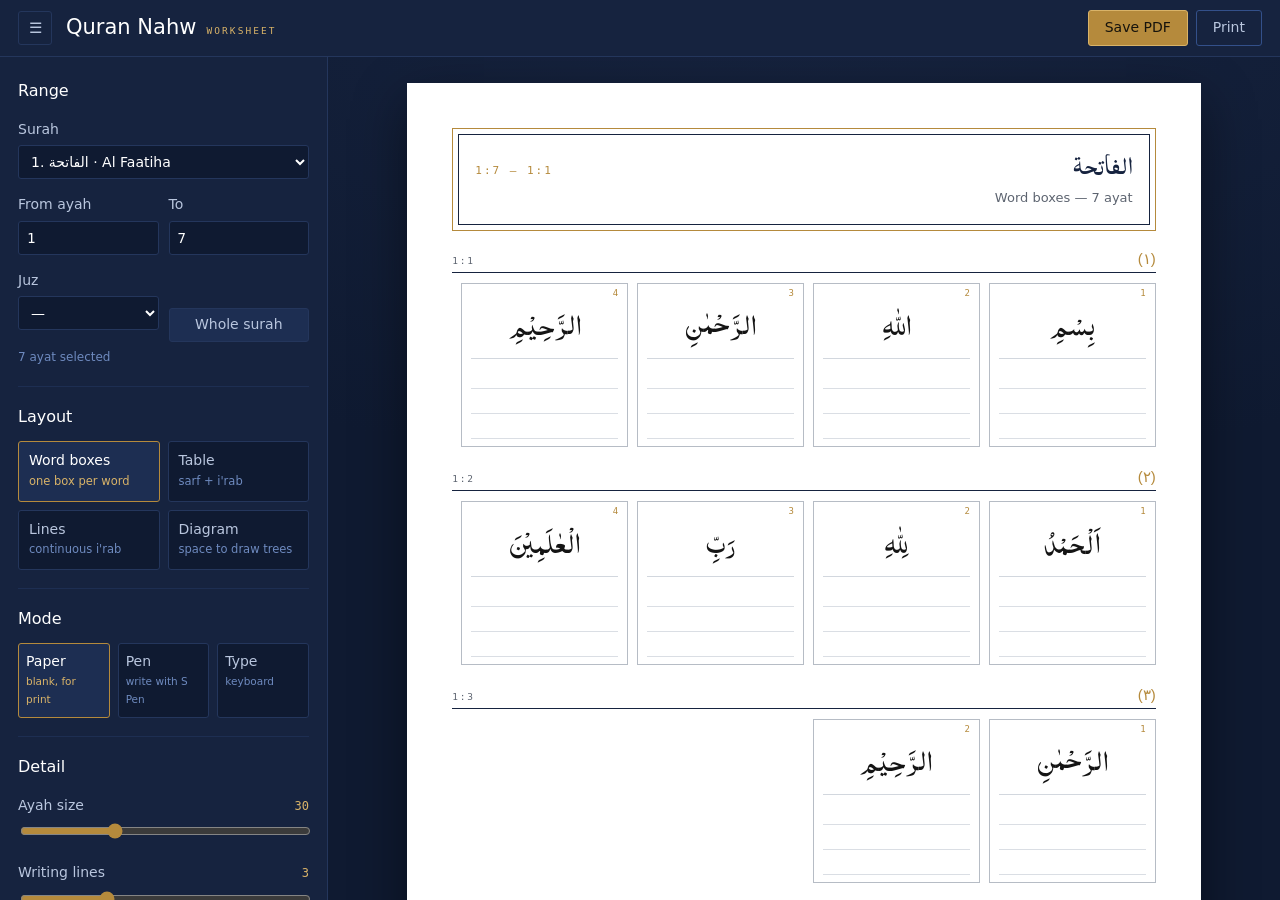
==== index.html @ 4d78e95e "Add files via upload" ====
<!DOCTYPE html>
<html lang="en" dir="ltr">
<head>
<meta charset="utf-8">
<meta name="viewport" content="width=device-width, initial-scale=1, viewport-fit=cover">
<title>Quran Nahw — Worksheet</title>
<meta name="theme-color" content="#16233F">
<meta name="description" content="Build grammar worksheets from any range of the Quran — write on them by hand or type.">
<link rel="manifest" href="manifest.webmanifest">
<link rel="icon" href="icons/icon-192.png">
<link rel="apple-touch-icon" href="icons/icon-192.png">
<link rel="stylesheet" href="css/app.css">
</head>
<body>

<header class="topbar">
  <button id="panelToggle" class="icon-btn" aria-expanded="true" aria-controls="panel">
    <span aria-hidden="true">☰</span><span class="sr-only">Settings</span>
  </button>
  <h1 class="wordmark">Quran Nahw<span class="wordmark-sub">worksheet</span></h1>
  <div class="topbar-actions">
    <button id="saveNotes" class="btn btn-ghost" hidden>Save notes</button>
    <button id="openInBtn" class="btn btn-ghost" hidden>Open in…</button>
    <button id="savePdfBtn" class="btn btn-gold">Save PDF</button>
    <button id="printBtn" class="btn btn-ghost">Print</button>
  </div>
</header>

<div class="shell">

  <aside id="panel" class="panel" aria-label="Worksheet settings">

    <section class="group">
      <h2 class="group-title">Range</h2>

      <label class="field">
        <span class="label">Surah</span>
        <select id="surah"></select>
      </label>

      <div class="field-row">
        <label class="field">
          <span class="label">From ayah</span>
          <input id="from" type="number" min="1" value="1" inputmode="numeric">
        </label>
        <label class="field">
          <span class="label">To</span>
          <input id="to" type="number" min="1" value="1" inputmode="numeric">
        </label>
      </div>

      <div class="field-row">
        <label class="field">
          <span class="label">Juz</span>
          <select id="juz"><option value="">—</option></select>
        </label>
        <button id="wholeSurah" class="btn btn-quiet">Whole surah</button>
      </div>
      <p id="rangeNote" class="note"></p>
    </section>

    <section class="group">
      <h2 class="group-title">Layout</h2>
      <div class="choice-grid" id="layout" role="radiogroup">
        <button role="radio" data-v="grid"  aria-checked="true">Word boxes<em>one box per word</em></button>
        <button role="radio" data-v="table" aria-checked="false">Table<em>sarf + i'rab</em></button>
        <button role="radio" data-v="lines" aria-checked="false">Lines<em>continuous i'rab</em></button>
        <button role="radio" data-v="tree"  aria-checked="false">Diagram<em>space to draw trees</em></button>
      </div>
    </section>

    <section class="group">
      <h2 class="group-title">Mode</h2>
      <div class="choice-grid three" id="mode" role="radiogroup">
        <button role="radio" data-v="hand" aria-checked="true">Paper<em>blank, for print</em></button>
        <button role="radio" data-v="draw" aria-checked="false">Pen<em>write with S Pen</em></button>
        <button role="radio" data-v="type" aria-checked="false">Type<em>keyboard</em></button>
      </div>
    </section>

    <section class="group">
      <h2 class="group-title">Detail</h2>

      <label class="field">
        <span class="label">Ayah size <output id="fsOut">30</output></span>
        <input id="fontSize" type="range" min="18" max="56" step="2" value="30">
      </label>

      <label class="field" data-for="grid lines">
        <span class="label">Writing lines <output id="lnOut">3</output></span>
        <input id="lines" type="range" min="1" max="8" step="1" value="3">
      </label>

      <label class="field" data-for="grid">
        <span class="label">Columns <output id="colsOut">4</output></span>
        <input id="cols" type="range" min="2" max="6" step="1" value="4">
      </label>

      <label class="check" data-for="table">
        <input id="colMeaning" type="checkbox" checked>
        <span>Meaning column</span>
      </label>

      <label class="check">
        <input id="noWaqf" type="checkbox" checked>
        <span>Remove pause marks</span>
      </label>

      <label class="check">
        <input id="showNums" type="checkbox" checked>
        <span>Show ayah numbers</span>
      </label>

      <label class="check">
        <input id="onePer" type="checkbox">
        <span>Each ayah on a new page</span>
      </label>

      <label class="check">
        <input id="fitPage" type="checkbox" checked>
        <span>Shrink oversized ayat to fit</span>
      </label>
    </section>

    <section class="group">
      <h2 class="group-title">Paper</h2>
      <div class="field-row">
        <label class="field">
          <span class="label">Size</span>
          <select id="paper">
            <option value="A4">A4</option>
            <option value="Letter">Letter</option>
            <option value="A5">A5</option>
          </select>
        </label>
        <label class="field">
          <span class="label">Orientation</span>
          <select id="orient">
            <option value="portrait">Portrait</option>
            <option value="landscape">Landscape</option>
          </select>
        </label>
      </div>
    </section>

    <section class="group" id="dataGroup">
      <h2 class="group-title">Text</h2>
      <p class="note" id="scriptNote"></p>
      <div class="field-row">
        <button id="reimport" class="btn btn-quiet">Import QUL file</button>
        <button id="exportData" class="btn btn-quiet">Export JSON</button>
      </div>
      <p class="note">Bundled text is Indo-Pak (Madinah). Import your own QUL
        script&nbsp;#59 database if you'd rather use that.</p>
    </section>

    <p class="panel-foot" id="status">…</p>
    <p class="credit">
      Text and font: <strong>AlQuran IndoPak</strong> by Ayman Siddiqui and
      R. Siddiqua, for QuranWBW.com and Quran.com, released as Sadaqa-e-Jaria.
      Full notice in <code>fonts/CREDITS-AND-TERMS.txt</code>
    </p>
  </aside>

  <div id="busy" class="busy" hidden>
    <div class="busy-box">
      <span id="busyText">Working…</span>
      <div class="busy-actions" id="busyActions" hidden>
        <button id="busyShare" class="btn btn-gold">Open in…</button>
        <button id="busySave" class="btn btn-ghost">Save instead</button>
        <button id="busyClose" class="btn btn-ghost">Cancel</button>
      </div>
    </div>
  </div>

  <main class="stage">
    <div id="sheet" class="sheet" aria-live="polite"></div>
  </main>

</div>

<div id="penbar" class="penbar" hidden role="toolbar" aria-label="Pen">
  <div class="pb-group" id="penColors">
    <button class="sw" data-c="#b3261e" style="--sw:#b3261e" aria-pressed="true"><span class="sr-only">Red</span></button>
    <button class="sw" data-c="#14213d" style="--sw:#14213d" aria-pressed="false"><span class="sr-only">Blue</span></button>
    <button class="sw" data-c="#1a1a1a" style="--sw:#1a1a1a" aria-pressed="false"><span class="sr-only">Black</span></button>
    <button class="sw" data-c="#1c6b41" style="--sw:#1c6b41" aria-pressed="false"><span class="sr-only">Green</span></button>
  </div>
  <div class="pb-sep"></div>
  <div class="pb-group" id="penSizes">
    <button class="nib" data-s="1.3" aria-pressed="false"><i style="--n:3px"></i><span class="sr-only">Fine</span></button>
    <button class="nib" data-s="2.2" aria-pressed="true"><i style="--n:5px"></i><span class="sr-only">Medium</span></button>
    <button class="nib" data-s="4" aria-pressed="false"><i style="--n:8px"></i><span class="sr-only">Broad</span></button>
  </div>
  <div class="pb-sep"></div>
  <button id="penLock" class="pb-btn" aria-pressed="false">Lock scroll</button>
  <div class="pb-group" id="penNav">
    <button id="penPrev" class="pb-btn nav">▲<span class="sr-only">Previous ayah</span></button>
    <button id="penNext" class="pb-btn nav">▼<span class="sr-only">Next ayah</span></button>
  </div>
  <div class="pb-sep"></div>
  <button id="penFinger" class="pb-btn" aria-pressed="false" title="Draw with finger as well as pen">Finger</button>
  <button id="penEraser" class="pb-btn" aria-pressed="false">Erase</button>
  <button id="penUndo" class="pb-btn">Undo</button>
  <button id="penClear" class="pb-btn danger">Clear all</button>
</div>

<style id="pageStyle"></style>
<script src="js/import.js"></script>
<script src="js/draw.js"></script>
<script src="js/export.js"></script>
<script src="js/app.js"></script>
</body>
</html>
---- css/app.css ----
/* ============================================================
   نحوِ قرآن — worksheet builder
   Palette borrowed from the manuscript page: lapis rule, ochre
   gold, rag-white paper. The signature is the جدول frame — the
   ruled text-block that leaves the margin free for the reader's
   own hand. That is literally what this tool is for.
   ============================================================ */

@font-face {
  font-family: "QuranIndoPak";
  src: url("../fonts/quran-indopak.woff2") format("woff2"),
       url("../fonts/quran-indopak.ttf") format("truetype");
  font-display: block;
}

:root {
  --lapis-950: #0f1a31;
  --lapis-900: #16233f;
  --lapis-800: #1d2e52;
  --lapis-700: #24365c;
  --lapis-600: #33508a;
  --lapis-400: #6e8abf;
  --lapis-200: #b9c6de;

  --gold: #b58a3c;
  --gold-lt: #d9b368;

  --paper: #ffffff;
  --ink: #141414;
  --ink-soft: #5d6470;
  --rule: #b6bcc5;
  --rule-soft: #d2d7de;
  --rule-write: #dadee4;   /* ruled writing guides — deliberately faint */
  --rowh: 66px;
  --cols: 4;

  --ui: system-ui, -apple-system, "Segoe UI", Roboto, "Helvetica Neue", sans-serif;
  --urdu: "Noto Nastaliq Urdu", "Jameel Noori Nastaleeq", "Nafees Nastaleeq",
          "Alvi Nastaleeq", serif;
  --lat: ui-monospace, "SF Mono", "Cascadia Mono", "Roboto Mono", Menlo, monospace;
  --quran: "QuranIndoPak", "Noto Nastaliq Urdu", serif;

  --fs: 30px;
  --sheet-w: 794px;
  --sheet-pad: 16mm;
}

* { box-sizing: border-box; }

html { height: 100%; }

body {
  margin: 0;
  /* Column layout with an internally-scrolling stage. The window itself
     never scrolls, so the toolbar can't be dragged about by mobile
     browser chrome appearing and disappearing. */
  height: 100dvh;
  display: flex;
  flex-direction: column;
  overflow: hidden;
  font-family: var(--ui);
  background: var(--lapis-950);
  color: var(--lapis-200);
  line-height: 1.55;
  -webkit-text-size-adjust: 100%;
}

.sr-only {
  position: absolute; width: 1px; height: 1px;
  padding: 0; margin: -1px; overflow: hidden;
  clip: rect(0 0 0 0); white-space: nowrap; border: 0;
}

/* ---------- top bar ---------- */

.topbar {
  flex: 0 0 auto; z-index: 20;
  display: flex; align-items: center; gap: 14px;
  padding: 10px 18px;
  background: var(--lapis-900);
  border-bottom: 1px solid var(--lapis-700);
}

.wordmark {
  margin: 0; font-size: 21px; font-weight: 500;
  color: #fff; line-height: 1.6;
  display: flex; align-items: baseline; gap: 10px;
}
.wordmark-sub {
  font-family: var(--lat); font-size: 9.5px; letter-spacing: .22em;
  text-transform: uppercase; color: var(--gold-lt); line-height: 1;
}

.topbar-actions { margin-inline-start: auto; display: flex; gap: 8px; }

/* ---------- buttons & fields ---------- */

.btn {
  font-family: var(--ui); font-size: 14px; line-height: 1.7;
  padding: 5px 16px; border-radius: 3px; cursor: pointer;
  border: 1px solid transparent; transition: background .15s, border-color .15s;
}
.btn-gold { background: var(--gold); color: #16130c; border-color: var(--gold-lt); }
.btn-gold:hover { background: var(--gold-lt); }
.btn-ghost { background: transparent; color: var(--lapis-200); border-color: var(--lapis-600); }
.btn-ghost:hover { background: var(--lapis-800); }
.btn-quiet {
  background: var(--lapis-800); color: var(--lapis-200);
  border-color: var(--lapis-700); align-self: end; height: 34px; padding: 0 12px;
}
.btn-quiet:hover { border-color: var(--lapis-600); }

.icon-btn {
  background: transparent; border: 1px solid var(--lapis-700); color: var(--lapis-200);
  width: 34px; height: 34px; border-radius: 3px; cursor: pointer; font-size: 15px;
}
.icon-btn:hover { background: var(--lapis-800); }

:where(button, select, input, [contenteditable]):focus-visible {
  outline: 2px solid var(--gold-lt); outline-offset: 2px;
}

/* ---------- shell ---------- */

.shell {
  flex: 1 1 auto; min-height: 0;
  display: grid;
  grid-template-columns: 328px minmax(0, 1fr);
}
.shell.collapsed { grid-template-columns: 0 minmax(0, 1fr); }
.shell.collapsed .panel { display: none; }

.panel {
  overflow-y: auto;
  padding: 4px 18px 40px;
  background: var(--lapis-900);
  border-inline-end: 1px solid var(--lapis-700);
}

.group { padding: 18px 0; border-bottom: 1px solid var(--lapis-800); }
.group:last-of-type { border-bottom: 0; }

.group-title {
  margin: 0 0 12px; font-size: 16px; font-weight: 500; color: #fff;
  display: flex; align-items: baseline; gap: 8px;
}
.field .label .lat {
  font-family: var(--lat); font-size: 9px; letter-spacing: .2em;
  text-transform: uppercase; color: var(--lapis-400);
}

.field { display: block; margin-bottom: 12px; }
.field-row { display: grid; grid-template-columns: 1fr 1fr; gap: 10px; }
.field .label {
  display: flex; justify-content: space-between; align-items: baseline;
  font-size: 14px; color: var(--lapis-200); line-height: 1.9; margin-bottom: 3px;
}

select, input[type="number"] {
  width: 100%; height: 34px; padding: 0 8px;
  background: var(--lapis-950); color: #fff;
  border: 1px solid var(--lapis-700); border-radius: 3px;
  font-family: var(--ui); font-size: 14px;
}
input[type="number"] { font-family: var(--lat); font-size: 14px; }

input[type="range"] { width: 100%; accent-color: var(--gold); }
output { font-family: var(--lat); font-size: 12px; color: var(--gold-lt); }

.check {
  display: flex; align-items: center; gap: 9px;
  font-size: 14.5px; cursor: pointer; padding: 3px 0;
}
.check input { accent-color: var(--gold); width: 16px; height: 16px; }

.choice-grid { display: grid; grid-template-columns: 1fr 1fr; gap: 8px; }
.choice-grid.three { grid-template-columns: repeat(3, 1fr); }
.choice-grid.three button { padding: 8px 7px; font-size: 14px; }
.choice-grid.three button em { font-size: 10.5px; }
.choice-grid button {
  display: flex; flex-direction: column; gap: 1px;
  padding: 9px 10px; cursor: pointer; text-align: start;
  background: var(--lapis-950); border: 1px solid var(--lapis-700);
  border-radius: 3px; color: var(--lapis-200);
  font-family: var(--ui); font-size: 14px; line-height: 1.4;
}
.choice-grid button em {
  font-style: normal; font-size: 11.5px; color: var(--lapis-400); line-height: 1.7;
}
.choice-grid button:hover { border-color: var(--lapis-600); }
.choice-grid button[aria-checked="true"] {
  border-color: var(--gold); background: var(--lapis-800); color: #fff;
}
.choice-grid button[aria-checked="true"] em { color: var(--gold-lt); }

.note, .panel-foot {
  font-size: 12px; color: var(--lapis-400); line-height: 1.6; margin: 6px 0 0;
}
.panel-foot { font-family: var(--lat); font-size: 10.5px; letter-spacing: .04em; }

.credit {
  font-family: var(--ui); margin: 14px 0 0; padding-top: 12px;
  border-top: 1px solid var(--lapis-800);
  font-size: 11.5px; line-height: 2; color: var(--lapis-400);
}
.credit strong { color: var(--lapis-200); font-weight: 600; }
.credit code {
  font-family: var(--lat); font-size: 10px; direction: ltr;
  display: inline-block; color: var(--lapis-200);
}

[hidden] { display: none !important; }
.field.off, .check.off { display: none; }

/* ---------- stage ---------- */

.stage {
  overflow: auto; padding: 26px 18px 60px;
  background:
    radial-gradient(1100px 500px at 50% -10%, var(--lapis-900), var(--lapis-950));
}

/* ---------- the sheet: signature جدول frame ---------- */

.sheet {
  direction: rtl;            /* chrome is LTR; the mushaf is not */
  width: var(--sheet-w); max-width: 100%; margin: 0 auto;
  background: var(--paper); color: var(--ink);
  padding: var(--sheet-pad);
  box-shadow: 0 18px 50px rgba(0, 0, 0, .45);
  animation: rise .25s ease-out;
}
@keyframes rise { from { opacity: 0; transform: translateY(6px); } }
@media (prefers-reduced-motion: reduce) { .sheet { animation: none; } }

.jadwal {
  border: 1px solid var(--gold);
  padding: 5px;
  margin-bottom: 20px;
}
.jadwal-in {
  border: 1px solid var(--lapis-900);
  padding: 12px 16px 14px;
}

.sheet-head {
  display: flex; align-items: baseline; justify-content: space-between; gap: 16px;
}
.sheet-title { font-family: var(--quran); font-size: 26px; color: var(--lapis-900); }
.sheet-ref {
  font-family: var(--lat); font-size: 11px; letter-spacing: .18em;
  text-transform: uppercase; color: var(--gold);
}
.sheet-kind { direction: ltr; font-family: var(--ui); font-size: 13px;
  color: var(--ink-soft); line-height: 1.7; text-align: right; }

.surah-mark {
  display: flex; align-items: baseline; gap: 12px;
  margin: 6px 0 16px; padding: 3px 10px;
  border-top: 2px solid var(--gold); border-bottom: 1px solid var(--gold);
  break-after: avoid; break-inside: avoid;
}
.surah-mark .nm {
  font-family: var(--quran); font-size: 22px; color: var(--lapis-900);
}
.surah-mark .no {
  font-family: var(--lat); font-size: 11px; letter-spacing: .16em;
  color: var(--gold); margin-inline-start: auto;
}

/* ---------- ayah blocks ---------- */

.ayah { margin-bottom: 22px; break-inside: avoid; }
.ayah-inner { display: block; }
/* placed by paginate(), never by the browser's own guesswork */
.pbreak { break-before: page; page-break-before: always; }

/* on screen, show where each sheet of paper will end */
.pagemark {
  height: 26px; margin: 10px 0 18px; position: relative;
  border-top: 1px dashed var(--rule);
}
.pagemark::after {
  content: "page " attr(data-page);
  position: absolute; top: 6px; left: 0;
  font-family: var(--lat); font-size: 9px; letter-spacing: .18em;
  text-transform: uppercase; color: var(--gold);
}

.ayah-head {
  break-after: avoid;
  display: flex; align-items: baseline; gap: 10px;
  border-bottom: 1px solid var(--lapis-900); padding-bottom: 4px; margin-bottom: 10px;
}
.ayah-no {
  /* plain font on purpose: keeps the Quran font's calt from turning
     the number into a medallion glyph */
  font-family: Arial, "Segoe UI", sans-serif;
  font-size: 15px; color: var(--gold); line-height: 1;
}
.ayah-tag {
  font-family: var(--lat); font-size: 9.5px; letter-spacing: .18em;
  text-transform: uppercase; color: var(--ink-soft); margin-inline-start: auto;
}

.ayah-full {
  break-inside: avoid; break-after: avoid;
  font-family: var(--quran); font-size: var(--fs); line-height: 2.35;
  text-align: justify; color: var(--ink); margin-bottom: 12px;
}
.ayah-full .num {
  font-family: Arial, "Segoe UI", sans-serif;
  font-size: .48em; color: var(--gold); padding: 0 .25em;
}

/* --- layout: خانہ (word cells) --- */
.wgrid { display: block; font-size: 0; margin-bottom: -9px; }
.wcell-wrap { display: inline-block; width: calc(100% / var(--cols)); padding: 0 0 9px 9px; }
.wcell { border: 1px solid var(--rule); padding: 5px 9px 7px;
  break-inside: avoid; font-size: 1rem; }
.wcell .w {
  font-family: var(--quran); font-size: var(--fs); line-height: 1.9;
  text-align: center; color: var(--ink);
  border-bottom: 1px solid var(--rule-soft); padding-bottom: 3px; margin-bottom: 5px;
}
.wcell .idx {
  font-family: var(--lat); font-size: 9px; color: var(--gold); line-height: 1;
}

/* --- layout: جدول (table) --- */
table.tarkeeb { width: 100%; border-collapse: collapse; }
table.tarkeeb thead { display: table-header-group; }
table.tarkeeb th {
  background: var(--lapis-900); color: #fff;
  font-family: var(--ui); font-size: 13px; font-weight: 500; line-height: 1.9;
  padding: 3px 8px; border: 1px solid var(--lapis-900);
}
table.tarkeeb td {
  border: 1px solid var(--rule); padding: 4px 8px; vertical-align: middle;
}
table.tarkeeb td.c-num {
  font-family: var(--lat); font-size: 11px; color: var(--ink-soft);
  text-align: center; width: 34px;
}
table.tarkeeb td.c-word {
  font-family: var(--quran); font-size: var(--fs); line-height: 1.9;
  text-align: center; width: 26%; white-space: nowrap;
}
table.tarkeeb td.c-mani {
  font-family: var(--urdu); font-size: 15px; line-height: 2; width: 20%;
}
table.tarkeeb tr { break-inside: avoid; }
.hand table.tarkeeb tbody tr { height: var(--rowh); }

/* --- ruled writing space --- */
.rules > .rl { border-bottom: 1px solid var(--rule-write); height: 1.55em; }
.rules.tight > .rl { height: 1.25em; }
.wcell .rules > .rl { border-bottom-color: var(--rule-write); }

/* --- layout: شجرہ (diagram field) --- */
.field-box { border: 1px solid var(--rule); position: relative; }
.field-box svg { display: block; width: 100%; height: 100%; }

/* --- typing mode --- */
.te {
  min-height: 1.7em; padding: 2px 4px;
  font-family: var(--urdu); font-size: 15px; line-height: 2; color: var(--ink);
  border-bottom: 1px dashed var(--rule-write);
  outline: none; white-space: pre-wrap; overflow-wrap: anywhere;
}
.te:empty::before { content: attr(data-ph); color: #b6bbc3; }
.te:focus { background: #fdf7e8; border-bottom-color: var(--gold); }
td .te { border-bottom: 0; min-height: 2.4em; }
.te.big { min-height: 6em; border: 1px dashed var(--rule-write); border-radius: 2px; }

.empty {
  padding: 60px 20px; text-align: center; color: var(--ink-soft); font-size: 15px;
}
.empty code {
  font-family: var(--lat); font-size: 12.5px;
  background: #f2f3f5; padding: 2px 6px; border-radius: 3px; direction: ltr;
  display: inline-block;
}

/* ---------- importer ---------- */

.import { direction: ltr; padding: 46px 30px 56px; text-align: center; }
.import h2 {
  margin: 0 0 8px; font-size: 22px; font-weight: 500; color: var(--lapis-900);
}
.im-lead {
  margin: 0 auto; max-width: 44ch; font-size: 15px; color: var(--ink-soft);
}
.im-drop {
  display: block; max-width: 440px; margin: 26px auto 12px;
  padding: 32px 20px; cursor: pointer;
  border: 2px dashed var(--rule); border-radius: 3px;
  transition: border-color .15s, background .15s;
}
.im-drop:hover, .im-drop:focus-visible { border-color: var(--lapis-600); }
.im-drop.over { border-color: var(--gold); background: #fdf7e8; }
.im-drop.busy { opacity: .55; pointer-events: none; }
.im-icon { display: block; font-size: 26px; color: var(--gold); line-height: 1.4; }
.im-cta { display: block; font-size: 17px; color: var(--lapis-900); }
.im-hint { display: block; font-size: 13px; color: var(--ink-soft); }
.im-status { min-height: 2.2em; font-size: 14px; color: var(--ink-soft); margin: 0; }
.im-status.ok { color: #1c6b41; }
.im-status.bad { color: #a3312b; }
.im-help {
  max-width: 500px; margin: 14px auto 0; text-align: left;
  font-size: 14px; color: var(--ink-soft);
}
.im-help summary { cursor: pointer; color: var(--lapis-600); }
.im-help p { margin: 8px 0; }

.import code, .note code, .empty code {
  font-family: var(--lat); font-size: 12.5px; direction: ltr;
  display: inline-block; padding: 1px 5px; border-radius: 3px;
  background: rgba(110, 138, 191, .16);
}

.busy {
  position: fixed; inset: 0; z-index: 60; display: grid; place-items: center;
  background: rgba(15, 26, 49, .72); backdrop-filter: blur(2px);
}
.busy-box {
  padding: 18px 24px; border-radius: 4px; max-width: 320px; text-align: center;
  background: var(--lapis-900); border: 1px solid var(--gold);
  color: #fff; font-size: 15px; line-height: 1.5;
}
.busy-actions {
  display: flex; flex-wrap: wrap; gap: 8px; justify-content: center;
  margin-top: 14px;
}

/* off-screen stage used to compose one PDF page at a time */
.export-holder { position: fixed; left: -20000px; top: 0; z-index: -1; }
.export-page {
  padding: 0 !important; margin: 0 !important; box-shadow: none !important;
  animation: none !important; background: #fff;
}
.export-page .pagemark { display: none !important; }

/* while capturing, hide anything that must not land in the PDF */
body.exporting .ink { outline: none; }
body.exporting .pagemark { display: none !important; }

/* ---------- drawing layer ---------- */

/* Scroll lock: the stage stops scrolling entirely, so a stray palm or
   pen drag can't shift the page mid-word. */
body.penlock .stage { overflow: hidden; overscroll-behavior: none; }
body.penlock { overscroll-behavior: none; overflow: hidden; }


.ayah.inkable { position: relative; }
.ink {
  position: absolute; inset: 0; z-index: 3;
  /* stop long-press selection, magnifiers and callouts under the nib */
  user-select: none; -webkit-user-select: none;
  -webkit-touch-callout: none; -webkit-tap-highlight-color: transparent;
  /* pen and mouse draw; finger scrolls the page instead */
  touch-action: pan-y;
  cursor: crosshair;
}
/* no crosshair chasing the nib on a touch/pen screen */
@media (any-pointer: coarse) { .ink { cursor: none; } }
body.drawing .sheet { user-select: none; -webkit-user-select: none; }



.penbar {
  flex: 0 0 auto; z-index: 30;
  display: flex; align-items: center; justify-content: center; gap: 10px;
  padding: 8px 12px;
  padding-bottom: max(8px, env(safe-area-inset-bottom));
  background: var(--lapis-900);
  border-top: 1px solid var(--lapis-700);
}
.pb-group { display: flex; gap: 6px; }
.pb-sep { width: 1px; align-self: stretch; background: var(--lapis-700); }

.penbar .sw {
  width: 26px; height: 26px; border-radius: 50%; cursor: pointer;
  background: var(--sw); border: 2px solid transparent;
  box-shadow: inset 0 0 0 1px rgba(255, 255, 255, .22);
}
.penbar .sw[aria-pressed="true"] { border-color: var(--gold-lt); }

.penbar .nib {
  width: 28px; height: 26px; border-radius: 3px; cursor: pointer;
  background: var(--lapis-950); border: 1px solid var(--lapis-700);
  display: grid; place-items: center;
}
.penbar .nib i {
  width: var(--n); height: var(--n); border-radius: 50%;
  background: var(--lapis-200); display: block;
}
.penbar .nib[aria-pressed="true"] { border-color: var(--gold); }
.penbar .nib[aria-pressed="true"] i { background: var(--gold-lt); }

.pb-btn {
  font-family: var(--ui); font-size: 13px; line-height: 1.7;
  padding: 3px 12px; border-radius: 3px; cursor: pointer;
  background: var(--lapis-950); color: var(--lapis-200);
  border: 1px solid var(--lapis-700);
}
.pb-btn:hover { border-color: var(--lapis-600); }
.pb-btn[aria-pressed="true"] { border-color: var(--gold); color: #fff; }
.pb-btn.danger:hover { border-color: #a3312b; color: #ffb4ae; }
.pb-btn.nav {
  font-family: var(--lat); font-size: 12px; padding: 3px 10px; line-height: 1.9;
}

@media (max-width: 560px) {
  .penbar { gap: 6px; padding: 6px 8px; bottom: 10px; }
  .penbar .sw { width: 22px; height: 22px; }
  .pb-btn { padding: 3px 8px; font-size: 13px; }
}

/* ---------- responsive ---------- */

@media (max-width: 900px) {
  .shell { grid-template-columns: 1fr; grid-template-rows: auto minmax(0, 1fr); }
  .panel {
    border-inline-end: 0; border-bottom: 1px solid var(--lapis-700);
    max-height: 46dvh;
  }
  .shell.collapsed { grid-template-columns: 1fr; grid-template-rows: 1fr; }
  .stage { padding: 18px 10px 50px; }
  .sheet { --sheet-pad: 10mm; }
}

/* ---------- print ---------- */

@media print {
  .topbar, .panel, .import, .penbar { display: none !important; }
  body {
    background: #fff; color: #000;
    display: block; height: auto; overflow: visible;
  }
  .shell { display: block; height: auto; }
  .stage { padding: 0; background: #fff; overflow: visible; }
  .sheet {
    width: auto; max-width: none; margin: 0; padding: 0;
    box-shadow: none; animation: none;
  }
  .te { border-bottom-color: var(--rule-write); background: none; }
  .pagemark { display: none !important; }
  .te:empty::before { content: ""; }
  .ayah { break-inside: avoid; }
  .ink { position: absolute; inset: 0; }
}
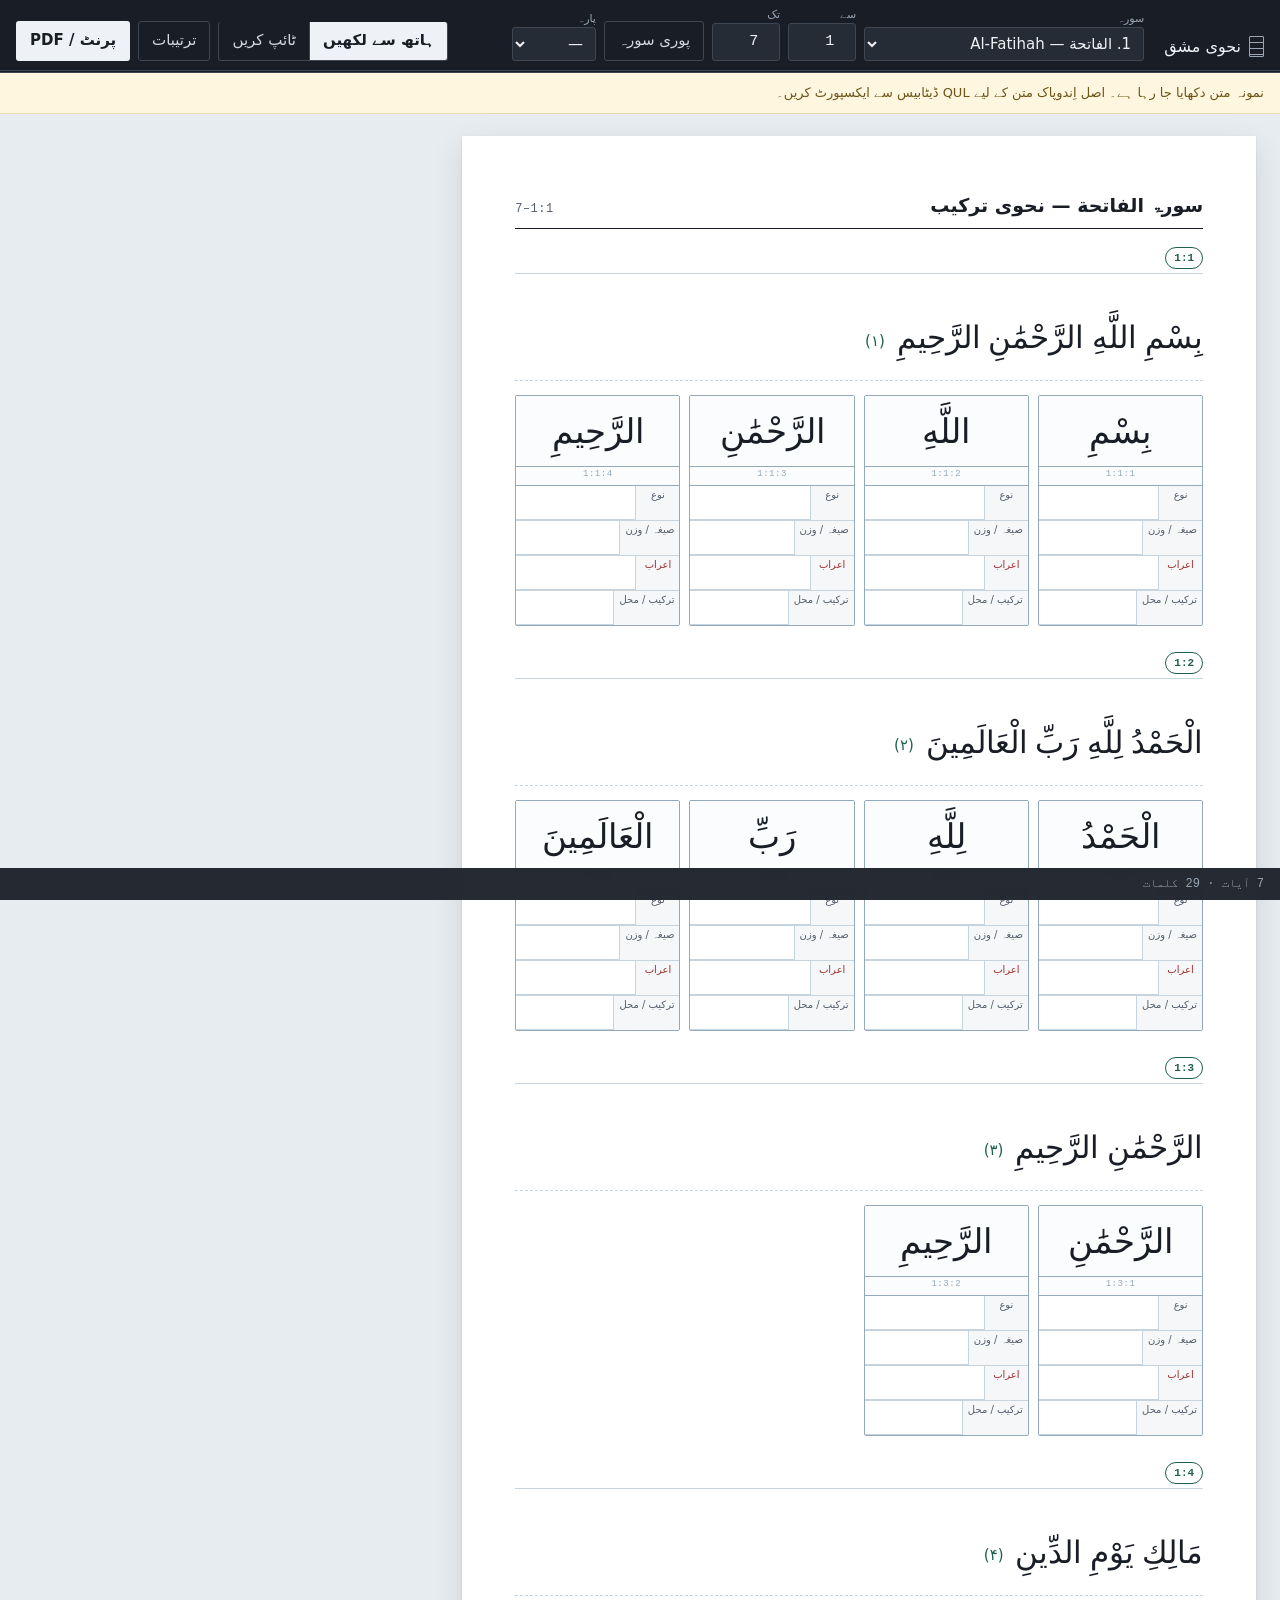
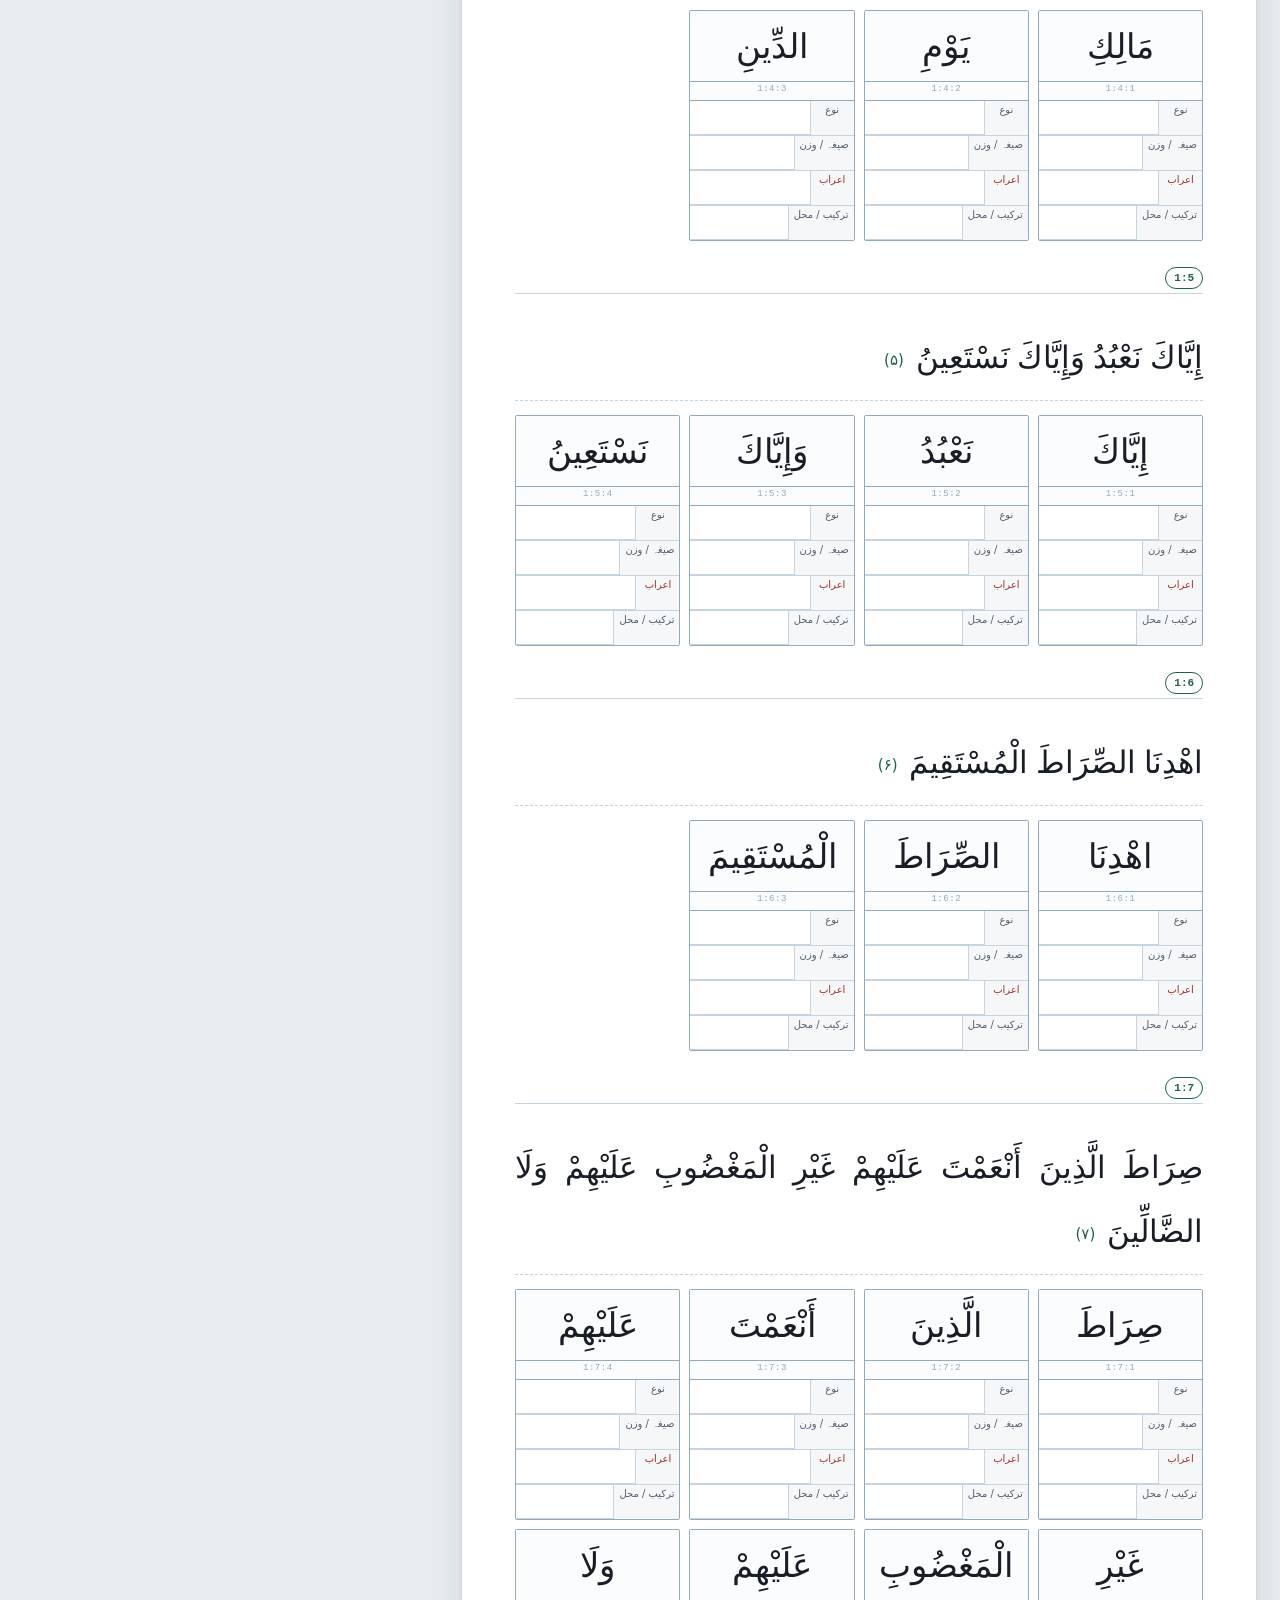
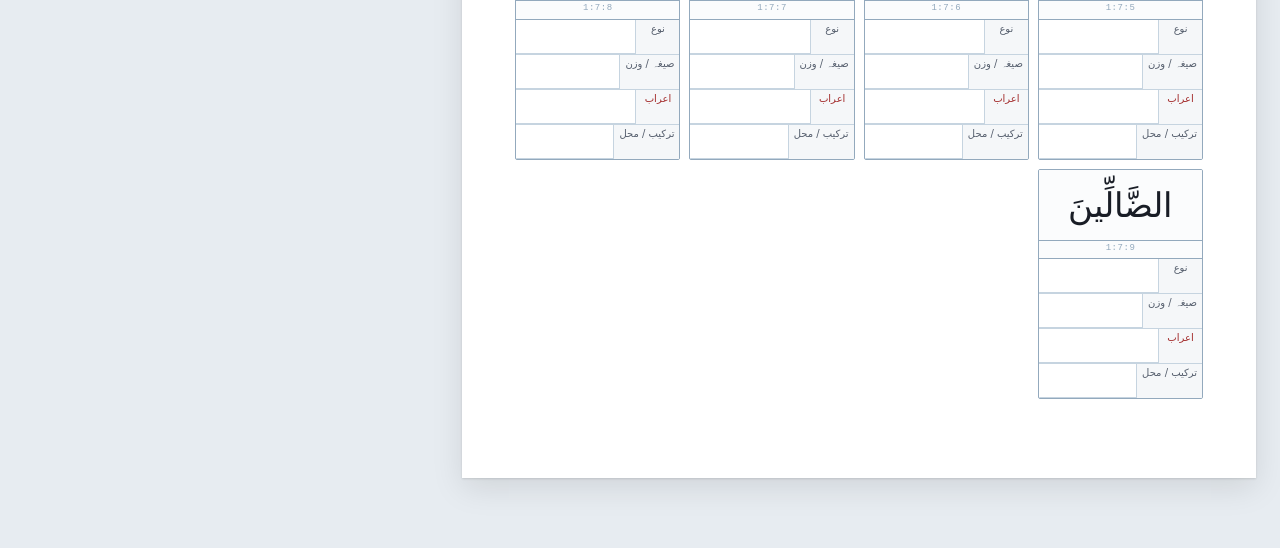
==== commit b201baac: "Add files via upload" ====
--- a/index.html
+++ b/index.html
@@ -1,214 +1,163 @@
 <!DOCTYPE html>
-<html lang="en" dir="ltr">
+<html lang="ur" dir="rtl">
 <head>
 <meta charset="utf-8">
 <meta name="viewport" content="width=device-width, initial-scale=1, viewport-fit=cover">
-<title>Quran Nahw — Worksheet</title>
-<meta name="theme-color" content="#16233F">
-<meta name="description" content="Build grammar worksheets from any range of the Quran — write on them by hand or type.">
-<link rel="manifest" href="manifest.webmanifest">
+<title>نحوی مشق — قرآن</title>
+<meta name="description" content="قرآنی متن کی نحوی ترکیب کے لیے مشقی شیٹ — ہاتھ سے لکھیں یا ٹائپ کریں">
+<meta name="theme-color" content="#191D26">
+<link rel="manifest" href="manifest.json">
 <link rel="icon" href="icons/icon-192.png">
 <link rel="apple-touch-icon" href="icons/icon-192.png">
-<link rel="stylesheet" href="css/app.css">
+<meta name="mobile-web-app-capable" content="yes">
+<meta name="apple-mobile-web-app-status-bar-style" content="black-translucent">
+<link rel="stylesheet" href="app.css">
 </head>
 <body>
 
-<header class="topbar">
-  <button id="panelToggle" class="icon-btn" aria-expanded="true" aria-controls="panel">
-    <span aria-hidden="true">☰</span><span class="sr-only">Settings</span>
-  </button>
-  <h1 class="wordmark">Quran Nahw<span class="wordmark-sub">worksheet</span></h1>
-  <div class="topbar-actions">
-    <button id="saveNotes" class="btn btn-ghost" hidden>Save notes</button>
-    <button id="openInBtn" class="btn btn-ghost" hidden>Open in…</button>
-    <button id="savePdfBtn" class="btn btn-gold">Save PDF</button>
-    <button id="printBtn" class="btn btn-ghost">Print</button>
+<header class="bar" id="bar">
+  <div class="bar__brand">
+    <span class="bar__mark" aria-hidden="true"></span>
+    <span class="bar__name">نحوی مشق</span>
+  </div>
+
+  <div class="bar__group bar__group--main">
+    <label class="field field--surah">
+      <span class="field__label">سورہ</span>
+      <select id="surah" class="field__input"></select>
+    </label>
+
+    <label class="field field--num">
+      <span class="field__label">سے</span>
+      <input id="from" class="field__input" type="number" min="1" value="1" inputmode="numeric">
+    </label>
+
+    <label class="field field--num">
+      <span class="field__label">تک</span>
+      <input id="to" class="field__input" type="number" min="1" value="7" inputmode="numeric">
+    </label>
+
+    <button class="btn btn--ghost" id="wholeSurah" type="button">پوری سورہ</button>
+
+    <label class="field">
+      <span class="field__label">پارہ</span>
+      <select id="juz" class="field__input"></select>
+    </label>
+  </div>
+
+  <div class="bar__group bar__group--end">
+    <div class="seg" role="group" aria-label="حالت">
+      <button class="seg__btn is-on" data-mode="hand" type="button">ہاتھ سے لکھیں</button>
+      <button class="seg__btn" data-mode="type" type="button">ٹائپ کریں</button>
+    </div>
+    <button class="btn btn--ghost" id="settingsToggle" type="button" aria-expanded="false" aria-controls="settings">ترتیبات</button>
+    <button class="btn btn--solid" id="print" type="button">پرنٹ / PDF</button>
   </div>
 </header>
 
+<div class="notice" id="notice" hidden></div>
+
 <div class="shell">
 
-  <aside id="panel" class="panel" aria-label="Worksheet settings">
+<section class="settings" id="settings" hidden>
+  <button class="settings__close" id="settingsClose" type="button">‹ واپس شیٹ پر</button>
 
-    <section class="group">
-      <h2 class="group-title">Range</h2>
+  <div class="settings__col">
+    <h2 class="settings__h">شیٹ کی قسم</h2>
+    <div class="seg seg--wide" role="group" aria-label="شیٹ کی قسم">
+      <button class="seg__btn is-on" data-layout="takhti" type="button">تختی</button>
+      <button class="seg__btn" data-layout="jadwal" type="button">جدول</button>
+      <button class="seg__btn" data-layout="satrain" type="button">سطریں</button>
+    </div>
+    <p class="settings__note" id="layoutNote">ہر کلمے کے نیچے لکھائی کے لیے خانہ۔</p>
+  </div>
 
-      <label class="field">
-        <span class="label">Surah</span>
-        <select id="surah"></select>
-      </label>
+  <div class="settings__col">
+    <h2 class="settings__h">خانے</h2>
+    <div class="chips" id="cols"></div>
+  </div>
 
-      <div class="field-row">
-        <label class="field">
-          <span class="label">From ayah</span>
-          <input id="from" type="number" min="1" value="1" inputmode="numeric">
-        </label>
-        <label class="field">
-          <span class="label">To</span>
-          <input id="to" type="number" min="1" value="1" inputmode="numeric">
-        </label>
-      </div>
-
-      <div class="field-row">
-        <label class="field">
-          <span class="label">Juz</span>
-          <select id="juz"><option value="">—</option></select>
-        </label>
-        <button id="wholeSurah" class="btn btn-quiet">Whole surah</button>
-      </div>
-      <p id="rangeNote" class="note"></p>
-    </section>
-
-    <section class="group">
-      <h2 class="group-title">Layout</h2>
-      <div class="choice-grid" id="layout" role="radiogroup">
-        <button role="radio" data-v="grid"  aria-checked="true">Word boxes<em>one box per word</em></button>
-        <button role="radio" data-v="table" aria-checked="false">Table<em>sarf + i'rab</em></button>
-        <button role="radio" data-v="lines" aria-checked="false">Lines<em>continuous i'rab</em></button>
-        <button role="radio" data-v="tree"  aria-checked="false">Diagram<em>space to draw trees</em></button>
-      </div>
-    </section>
-
-    <section class="group">
-      <h2 class="group-title">Mode</h2>
-      <div class="choice-grid three" id="mode" role="radiogroup">
-        <button role="radio" data-v="hand" aria-checked="true">Paper<em>blank, for print</em></button>
-        <button role="radio" data-v="draw" aria-checked="false">Pen<em>write with S Pen</em></button>
-        <button role="radio" data-v="type" aria-checked="false">Type<em>keyboard</em></button>
-      </div>
-    </section>
-
-    <section class="group">
-      <h2 class="group-title">Detail</h2>
-
-      <label class="field">
-        <span class="label">Ayah size <output id="fsOut">30</output></span>
-        <input id="fontSize" type="range" min="18" max="56" step="2" value="30">
-      </label>
-
-      <label class="field" data-for="grid lines">
-        <span class="label">Writing lines <output id="lnOut">3</output></span>
-        <input id="lines" type="range" min="1" max="8" step="1" value="3">
-      </label>
-
-      <label class="field" data-for="grid">
-        <span class="label">Columns <output id="colsOut">4</output></span>
-        <input id="cols" type="range" min="2" max="6" step="1" value="4">
-      </label>
-
-      <label class="check" data-for="table">
-        <input id="colMeaning" type="checkbox" checked>
-        <span>Meaning column</span>
-      </label>
-
-      <label class="check">
-        <input id="noWaqf" type="checkbox" checked>
-        <span>Remove pause marks</span>
-      </label>
-
-      <label class="check">
-        <input id="showNums" type="checkbox" checked>
-        <span>Show ayah numbers</span>
-      </label>
-
-      <label class="check">
-        <input id="onePer" type="checkbox">
-        <span>Each ayah on a new page</span>
-      </label>
-
-      <label class="check">
-        <input id="fitPage" type="checkbox" checked>
-        <span>Shrink oversized ayat to fit</span>
-      </label>
-    </section>
-
-    <section class="group">
-      <h2 class="group-title">Paper</h2>
-      <div class="field-row">
-        <label class="field">
-          <span class="label">Size</span>
-          <select id="paper">
-            <option value="A4">A4</option>
-            <option value="Letter">Letter</option>
-            <option value="A5">A5</option>
-          </select>
-        </label>
-        <label class="field">
-          <span class="label">Orientation</span>
-          <select id="orient">
-            <option value="portrait">Portrait</option>
-            <option value="landscape">Landscape</option>
-          </select>
-        </label>
-      </div>
-    </section>
-
-    <section class="group" id="dataGroup">
-      <h2 class="group-title">Text</h2>
-      <p class="note" id="scriptNote"></p>
-      <div class="field-row">
-        <button id="reimport" class="btn btn-quiet">Import QUL file</button>
-        <button id="exportData" class="btn btn-quiet">Export JSON</button>
-      </div>
-      <p class="note">Bundled text is Indo-Pak (Madinah). Import your own QUL
-        script&nbsp;#59 database if you'd rather use that.</p>
-    </section>
-
-    <p class="panel-foot" id="status">…</p>
-    <p class="credit">
-      Text and font: <strong>AlQuran IndoPak</strong> by Ayman Siddiqui and
-      R. Siddiqua, for QuranWBW.com and Quran.com, released as Sadaqa-e-Jaria.
-      Full notice in <code>fonts/CREDITS-AND-TERMS.txt</code>
-    </p>
-  </aside>
-
-  <div id="busy" class="busy" hidden>
-    <div class="busy-box">
-      <span id="busyText">Working…</span>
-      <div class="busy-actions" id="busyActions" hidden>
-        <button id="busyShare" class="btn btn-gold">Open in…</button>
-        <button id="busySave" class="btn btn-ghost">Save instead</button>
-        <button id="busyClose" class="btn btn-ghost">Cancel</button>
-      </div>
+  <div class="settings__col">
+    <h2 class="settings__h">دکھائیں</h2>
+    <div class="chips">
+      <label class="chip"><input type="checkbox" id="optTranslation"><span>آیت کا ترجمہ</span></label>
+      <label class="chip"><input type="checkbox" id="optWordMeaning"><span>لفظی معنی</span></label>
+      <label class="chip"><input type="checkbox" id="optRef" checked><span>حوالہ</span></label>
+      <label class="chip"><input type="checkbox" id="optVerseLine" checked><span>مکمل آیت اوپر</span></label>
+      <label class="chip"><input type="checkbox" id="optGuides" checked><span>لکھائی کی لکیریں</span></label>
     </div>
   </div>
 
-  <main class="stage">
-    <div id="sheet" class="sheet" aria-live="polite"></div>
-  </main>
+  <div class="settings__col">
+    <h2 class="settings__h">تقطیع</h2>
+    <div class="chips">
+      <label class="chip"><input type="checkbox" id="optTaqti"><span>کلمات توڑ کر دکھائیں</span></label>
+      <label class="chip"><input type="checkbox" id="optShowPos"><span>نوع پہلے سے لکھی ہو</span></label>
+    </div>
+    <div class="seg seg--wide" role="group" aria-label="خانے" style="margin-top:8px">
+      <button class="seg__btn is-on" data-segboxes="own" type="button">ہر جزو کے اپنے خانے</button>
+      <button class="seg__btn" data-segboxes="shared" type="button">مشترک خانے</button>
+    </div>
+    <p class="settings__note" id="morphAttr"></p>
+  </div>
 
-</div>
+  <div class="settings__col">
+    <h2 class="settings__h">صفحہ</h2>
+    <div class="seg seg--wide" role="group" aria-label="صفحہ">
+      <button class="seg__btn is-on" data-paper="auto" type="button">خودکار</button>
+      <button class="seg__btn" data-paper="a4" type="button">A4</button>
+      <button class="seg__btn" data-paper="fit" type="button">اسکرین</button>
+    </div>
+    <p class="settings__note" id="paperNote"></p>
 
-<div id="penbar" class="penbar" hidden role="toolbar" aria-label="Pen">
-  <div class="pb-group" id="penColors">
-    <button class="sw" data-c="#b3261e" style="--sw:#b3261e" aria-pressed="true"><span class="sr-only">Red</span></button>
-    <button class="sw" data-c="#14213d" style="--sw:#14213d" aria-pressed="false"><span class="sr-only">Blue</span></button>
-    <button class="sw" data-c="#1a1a1a" style="--sw:#1a1a1a" aria-pressed="false"><span class="sr-only">Black</span></button>
-    <button class="sw" data-c="#1c6b41" style="--sw:#1c6b41" aria-pressed="false"><span class="sr-only">Green</span></button>
+    <h2 class="settings__h" style="margin-top:18px">تھیم</h2>
+    <div class="seg seg--wide" role="group" aria-label="تھیم">
+      <button class="seg__btn is-on" data-theme="auto" type="button">خودکار</button>
+      <button class="seg__btn" data-theme="light" type="button">روشن</button>
+      <button class="seg__btn" data-theme="dark" type="button">تاریک</button>
+    </div>
+    <p class="settings__note">پرنٹ ہمیشہ سفید کاغذ پر ہوگا۔</p>
   </div>
-  <div class="pb-sep"></div>
-  <div class="pb-group" id="penSizes">
-    <button class="nib" data-s="1.3" aria-pressed="false"><i style="--n:3px"></i><span class="sr-only">Fine</span></button>
-    <button class="nib" data-s="2.2" aria-pressed="true"><i style="--n:5px"></i><span class="sr-only">Medium</span></button>
-    <button class="nib" data-s="4" aria-pressed="false"><i style="--n:8px"></i><span class="sr-only">Broad</span></button>
+
+  <div class="settings__col">
+    <h2 class="settings__h">پیمائش</h2>
+    <label class="slider">
+      <span>قرآنی خط کا سائز <b id="qsizeVal">34</b></span>
+      <input type="range" id="qsize" min="20" max="60" value="34">
+    </label>
+    <label class="slider">
+      <span>لکھائی کی جگہ <b id="boxhVal">34</b></span>
+      <input type="range" id="boxh" min="16" max="90" value="34">
+    </label>
+    <label class="slider">
+      <span>ایک سطر میں کلمات <b id="perRowVal">خودکار</b></span>
+      <input type="range" id="perRow" min="0" max="8" value="0">
+    </label>
   </div>
-  <div class="pb-sep"></div>
-  <button id="penLock" class="pb-btn" aria-pressed="false">Lock scroll</button>
-  <div class="pb-group" id="penNav">
-    <button id="penPrev" class="pb-btn nav">▲<span class="sr-only">Previous ayah</span></button>
-    <button id="penNext" class="pb-btn nav">▼<span class="sr-only">Next ayah</span></button>
+
+  <div class="settings__col">
+    <h2 class="settings__h">فائلیں</h2>
+    <div class="stack">
+      <button class="btn btn--ghost" id="exportJson" type="button">جوابات محفوظ کریں (JSON)</button>
+      <button class="btn btn--ghost" id="importJson" type="button">جوابات درآمد کریں</button>
+      <button class="btn btn--ghost" id="cacheAll" type="button">پورا قرآن آف لائن محفوظ کریں</button>
+      <button class="btn btn--ghost btn--danger" id="clearRange" type="button">اس حصے کے جوابات مٹائیں</button>
+      <input type="file" id="fileInput" accept="application/json" hidden>
+    </div>
   </div>
-  <div class="pb-sep"></div>
-  <button id="penFinger" class="pb-btn" aria-pressed="false" title="Draw with finger as well as pen">Finger</button>
-  <button id="penEraser" class="pb-btn" aria-pressed="false">Erase</button>
-  <button id="penUndo" class="pb-btn">Undo</button>
-  <button id="penClear" class="pb-btn danger">Clear all</button>
-</div>
+</section>
 
-<style id="pageStyle"></style>
-<script src="js/import.js"></script>
-<script src="js/draw.js"></script>
-<script src="js/export.js"></script>
-<script src="js/app.js"></script>
+
+<main class="stage">
+  <article class="sheet" id="sheet" lang="ar" dir="rtl">
+    <div class="sheet__empty">متن لوڈ ہو رہا ہے…</div>
+  </article>
+</main>
+
+</div><!-- /shell -->
+
+<footer class="statusbar" id="status" aria-live="polite"></footer>
+
+<script src="app.js"></script>
 </body>
 </html>
--- a/app.css
+++ b/app.css
@@ -0,0 +1,644 @@
+/* ============================================================
+   نحوی مشق — design tokens
+
+   Direction: the madrasa copybook (تختی / قطعہ). Ruled blue
+   writing guides, hairline jadwal, madder-red reserved for
+   i'rab, green reserved for Quranic chrome. Nothing else
+   gets colour.
+
+   Layout rule: one DOM, four shapes — phone, tablet portrait,
+   laptop, wide desktop. Nothing is duplicated per breakpoint;
+   elements move.
+   ============================================================ */
+
+@font-face {
+  font-family: "Quran IndoPak";
+  src: url("fonts/quran.woff2") format("woff2"),
+       url("fonts/quran.ttf") format("truetype");
+  font-display: swap;
+}
+@font-face {
+  font-family: "Urdu UI";
+  src: url("fonts/urdu.woff2") format("woff2"),
+       url("fonts/urdu.ttf") format("truetype");
+  font-display: swap;
+}
+
+:root {
+  --ink:        #191d26;
+  --ink-soft:   #545d6c;
+  --paper:      #e7ecf1;
+  --sheet:      #ffffff;
+  --sheet-tint: #fbfcfd;
+  --rule:       #c6d4e0;
+  --rule-firm:  #93a9bd;
+  --madder:     #a32c2c;
+  --sabz:       #1f5f4e;
+
+  --chrome:     #191d26;
+  --chrome-fg:  #eef2f6;
+  --chrome-dim: #9aa6b4;
+  --chrome-in:  #262c36;
+  --chrome-br:  #3d4653;
+
+  --panel:      #f5f7f9;
+  --panel-br:   #d3dae1;
+  --ctrl-br:    #c3ccd6;
+
+  --font-quran: "Quran IndoPak", "AlQuran IndoPak by QuranWBW", "Al Qalam Quran", "Noto Nastaliq Urdu", serif;
+  --font-ur:    "Urdu UI", "Noto Naskh Arabic", "Segoe UI", "Tahoma", system-ui, sans-serif;
+  --font-num:   ui-monospace, "SF Mono", "Cascadia Mono", Consolas, monospace;
+
+  --q-size: 34px;
+  --box-h: 34px;
+
+  --sheet-pad: 14mm;
+  --tap: 34px;
+  --gap: 8px;
+  --r: 3px;
+
+  --safe-b: env(safe-area-inset-bottom, 0px);
+  --safe-s: env(safe-area-inset-left, 0px);
+  --safe-e: env(safe-area-inset-right, 0px);
+}
+
+[data-theme="dark"] {
+  --ink:        #dfe6ee;
+  --ink-soft:   #9aa6b4;
+  --paper:      #0f1319;
+  --sheet:      #191d26;
+  --sheet-tint: #1e232d;
+  --rule:       #38424f;
+  --rule-firm:  #55636f;
+  --madder:     #e08585;
+  --sabz:       #6fbfa5;
+
+  --chrome:     #0b0e13;
+  --chrome-fg:  #dfe6ee;
+  --chrome-dim: #78838f;
+  --chrome-in:  #1a1f28;
+  --chrome-br:  #2c343f;
+
+  --panel:      #161a22;
+  --panel-br:   #2c343f;
+  --ctrl-br:    #38424f;
+}
+
+* { box-sizing: border-box; }
+
+html { -webkit-text-size-adjust: 100%; text-size-adjust: 100%; }
+
+body {
+  margin: 0;
+  min-height: 100dvh;
+  background: var(--paper);
+  color: var(--ink);
+  font-family: var(--font-ur);
+  font-size: 15px;
+  line-height: 1.7;
+  overflow-wrap: break-word;
+}
+
+button, input, select { font: inherit; color: inherit; }
+:focus-visible { outline: 2px solid var(--madder); outline-offset: 2px; }
+
+/* Touch devices get larger hit areas. Never affects a print metric. */
+@media screen and (pointer: coarse) {
+  :root { --tap: 44px; }
+}
+
+/* ============================================================ top bar */
+
+.bar {
+  position: sticky;
+  top: 0;
+  z-index: 40;
+  display: flex;
+  flex-wrap: wrap;
+  align-items: flex-end;
+  gap: var(--gap) 14px;
+  padding: 9px calc(16px + var(--safe-e)) 9px calc(16px + var(--safe-s));
+  background: var(--chrome);
+  color: var(--chrome-fg);
+  border-bottom: 3px double var(--chrome-br);
+}
+
+.bar__brand { display: flex; align-items: center; gap: 8px; padding-inline-end: 6px; }
+.bar__mark {
+  width: 15px; height: 21px; flex: none;
+  border: 1px solid var(--chrome-dim);
+  border-radius: 1px;
+  background: repeating-linear-gradient(to bottom, transparent 0 5px, var(--chrome-dim) 5px 6px);
+}
+.bar__name { font-size: 16px; white-space: nowrap; }
+
+.bar__group { display: flex; flex-wrap: wrap; align-items: flex-end; gap: var(--gap); }
+.bar__group--main { flex: 1 1 auto; min-width: 0; }
+.bar__group--end { margin-inline-start: auto; }
+
+.field { display: flex; flex-direction: column; gap: 3px; min-width: 0; }
+.field__label { font-size: 11px; color: var(--chrome-dim); line-height: 1; }
+.field__input {
+  background: var(--chrome-in);
+  border: 1px solid var(--chrome-br);
+  border-radius: var(--r);
+  color: var(--chrome-fg);
+  padding: 5px 8px;
+  min-height: var(--tap);
+  max-width: 100%;
+}
+.field--surah { flex: 1 1 180px; max-width: 280px; }
+.field--surah .field__input { width: 100%; }
+.field--num { flex: 0 0 auto; }
+.field--num .field__input { width: 68px; font-family: var(--font-num); text-align: center; }
+
+.btn {
+  border: 1px solid transparent;
+  border-radius: var(--r);
+  padding: 6px 13px;
+  min-height: var(--tap);
+  cursor: pointer;
+  white-space: nowrap;
+  transition: background .12s ease, border-color .12s ease;
+}
+.btn--ghost { background: transparent; border-color: var(--chrome-br); color: #cfd8e2; }
+.btn--ghost:hover { background: var(--chrome-in); }
+.btn--solid { background: var(--chrome-fg); color: var(--chrome); font-weight: 600; }
+.btn--solid:hover { filter: brightness(1.06); }
+.btn--danger { border-color: #6d3535; color: #e3a3a3; }
+.btn--danger:hover { background: #3a2323; }
+
+.seg { display: inline-flex; border: 1px solid var(--chrome-br); border-radius: var(--r); overflow: hidden; }
+.seg--wide { display: flex; width: 100%; }
+.seg__btn {
+  background: transparent;
+  border: 0;
+  border-inline-start: 1px solid var(--chrome-br);
+  color: #cfd8e2;
+  padding: 6px 13px;
+  min-height: var(--tap);
+  cursor: pointer;
+  flex: 1 1 auto;
+  white-space: nowrap;
+}
+.seg__btn:first-child { border-inline-start: 0; }
+.seg__btn.is-on { background: var(--chrome-fg); color: var(--chrome); font-weight: 600; }
+
+/* ============================================================ shell */
+
+.shell { display: block; }
+
+.settings {
+  display: grid;
+  grid-template-columns: repeat(auto-fit, minmax(200px, 1fr));
+  gap: 20px 26px;
+  padding: 18px calc(16px + var(--safe-e)) 22px calc(16px + var(--safe-s));
+  background: var(--panel);
+  border-bottom: 1px solid var(--panel-br);
+}
+.settings[hidden] { display: none; }
+
+.settings__close { display: none; }
+
+.settings__h {
+  margin: 0 0 9px;
+  font-size: 11px;
+  font-weight: 700;
+  letter-spacing: .08em;
+  color: var(--ink-soft);
+  text-transform: uppercase;
+}
+.settings__note { margin: 8px 0 0; font-size: 12px; color: var(--ink-soft); }
+.settings .seg { border-color: var(--ctrl-br); }
+.settings .seg__btn { border-inline-start-color: var(--ctrl-br); color: var(--ink-soft); }
+.settings .seg__btn.is-on { background: var(--ink); color: var(--sheet); }
+
+.chips { display: flex; flex-wrap: wrap; gap: 6px; }
+.chip {
+  display: inline-flex;
+  align-items: center;
+  gap: 6px;
+  border: 1px solid var(--ctrl-br);
+  border-radius: 999px;
+  padding: 4px 12px;
+  min-height: max(30px, calc(var(--tap) - 10px));
+  background: var(--sheet);
+  font-size: 13px;
+  cursor: pointer;
+  user-select: none;
+}
+.chip input { accent-color: var(--madder); margin: 0; }
+.chip:has(input:checked) { border-color: var(--ink); background: var(--ink); color: var(--sheet); }
+
+.slider { display: block; margin-bottom: 12px; font-size: 12px; color: var(--ink-soft); }
+.slider span { display: block; margin-bottom: 3px; }
+.slider b { font-family: var(--font-num); color: var(--ink); }
+.slider input { width: 100%; accent-color: var(--ink); min-height: 24px; }
+
+.stack { display: flex; flex-direction: column; gap: 6px; }
+.stack .btn { border-color: var(--ctrl-br); color: var(--ink-soft); text-align: center; background: transparent; }
+.stack .btn:hover { background: var(--paper); }
+.stack .btn--danger { border-color: #d8b4b4; color: var(--madder); }
+
+.notice {
+  padding: 9px calc(16px + var(--safe-e)) 9px calc(16px + var(--safe-s));
+  background: #fff6e0;
+  border-bottom: 1px solid #e8d9ae;
+  font-size: 13px;
+  color: #6b5416;
+}
+[data-theme="dark"] .notice { background: #2a2412; border-bottom-color: #4a3f1c; color: #d8c68a; }
+.notice[hidden] { display: none; }
+
+/* ============================================================ sheet */
+
+.stage {
+  padding: 22px calc(12px + var(--safe-e)) calc(70px + var(--safe-b)) calc(12px + var(--safe-s));
+  display: flex;
+  justify-content: center;
+}
+
+.sheet {
+  width: 100%;
+  max-width: 100%;
+  min-height: 50vh;
+  padding: var(--sheet-pad);
+  background: var(--sheet);
+  box-shadow: 0 1px 2px rgb(0 0 0 / 12%), 0 10px 30px rgb(0 0 0 / 10%);
+}
+
+/* A4 preview: exact print width, offered only where it fits. */
+.stage[data-paper="a4"] .sheet { width: 210mm; }
+/* Screen: fill the space, capped so lines stay readable on wide displays. */
+.stage[data-paper="fit"] .sheet { max-width: 1100px; --sheet-pad: clamp(10px, 3.5vw, 14mm); }
+
+.sheet__empty { padding: 48px 0; text-align: center; color: var(--ink-soft); }
+
+.sheet__head {
+  display: flex;
+  flex-wrap: wrap;
+  align-items: baseline;
+  justify-content: space-between;
+  gap: 4px 12px;
+  padding-bottom: 7px;
+  margin-bottom: 18px;
+  border-bottom: 1px solid var(--ink);
+}
+.sheet__title { margin: 0; font-size: clamp(16px, 2.4vw, 19px); font-weight: 700; }
+.sheet__range { font-family: var(--font-num); font-size: 12px; color: var(--ink-soft); letter-spacing: .04em; }
+
+.ayah { margin-bottom: 26px; break-inside: avoid; }
+.ayah__bar {
+  display: flex;
+  flex-wrap: wrap;
+  align-items: baseline;
+  gap: 4px 8px;
+  margin-bottom: 8px;
+  padding-bottom: 4px;
+  border-bottom: 1px solid var(--rule);
+}
+.ayah__no {
+  flex: none;
+  font-family: var(--font-num);
+  font-size: 11px;
+  font-weight: 700;
+  color: var(--sabz);
+  border: 1px solid var(--sabz);
+  border-radius: 999px;
+  padding: 1px 8px;
+}
+.ayah__trans { font-size: 14px; color: var(--ink-soft); line-height: 1.9; min-width: 0; }
+
+/* full verse; ayah number in the UI font so the Quran font's calt
+   medallion substitution never fires */
+.verseline {
+  font-family: var(--font-quran);
+  font-size: calc(var(--q-size) * .92);
+  line-height: 2.05;
+  text-align: justify;
+  margin-bottom: 14px;
+  padding-bottom: 10px;
+  border-bottom: 1px dashed var(--rule);
+}
+.verseline__num {
+  font-family: var(--font-ur);
+  font-size: 15px;
+  color: var(--sabz);
+  padding: 0 4px;
+  vertical-align: .15em;
+}
+
+/* ---- تختی ---- */
+
+.takhti {
+  display: grid;
+  grid-template-columns: repeat(auto-fill, minmax(min(150px, 100%), 1fr));
+  gap: 9px;
+}
+
+.card {
+  min-width: 0;
+  border: 1px solid var(--rule-firm);
+  border-radius: 2px;
+  break-inside: avoid;
+  overflow: hidden;
+}
+.card__word {
+  font-family: var(--font-quran);
+  font-size: var(--q-size);
+  line-height: 1.9;
+  text-align: center;
+  padding: 4px 6px 2px;
+  border-bottom: 1px solid var(--rule-firm);
+  background: var(--sheet-tint);
+  overflow-wrap: anywhere;
+}
+.card__ref {
+  display: block;
+  font-family: var(--font-num);
+  font-size: 9px;
+  color: var(--rule-firm);
+  text-align: center;
+  letter-spacing: .06em;
+  padding-bottom: 2px;
+  background: var(--sheet-tint);
+  border-bottom: 1px solid var(--rule-firm);
+}
+.card__meaning {
+  font-size: 12px;
+  text-align: center;
+  color: var(--ink-soft);
+  padding: 2px 5px;
+  border-bottom: 1px solid var(--rule);
+  background: var(--sheet-tint);
+}
+
+.slot { display: flex; align-items: stretch; border-top: 1px solid var(--rule); min-height: var(--box-h); }
+.slot:first-child { border-top: 0; }
+.slot__tag {
+  flex: 0 0 auto;
+  font-size: 10px;
+  color: var(--ink-soft);
+  padding: 3px 5px 0;
+  border-inline-end: 1px solid var(--rule);
+  background: var(--panel);
+  min-width: 44px;
+  text-align: center;
+  line-height: 1.25;
+}
+.slot--irab .slot__tag { color: var(--madder); }
+.slot__write {
+  flex: 1 1 auto;
+  min-width: 0;
+  min-height: var(--box-h);
+  padding: 2px 6px;
+  font-size: 14px;
+  line-height: var(--box-h);
+  overflow-wrap: anywhere;
+}
+.slot--irab .slot__write { color: var(--madder); }
+
+.is-guides .slot__write {
+  background-image: linear-gradient(to bottom, transparent calc(100% - 1px), var(--rule) calc(100% - 1px));
+  background-size: 100% var(--box-h);
+  background-repeat: repeat-y;
+}
+
+[contenteditable]:empty::before { content: attr(data-ph); color: var(--rule-firm); }
+[contenteditable] { outline: none; }
+[contenteditable]:focus { background: color-mix(in srgb, var(--madder) 7%, transparent); }
+
+/* ---- جدول ---- */
+
+.tablewrap { overflow-x: auto; -webkit-overflow-scrolling: touch; }
+
+.jadwal { width: 100%; border-collapse: collapse; }
+.jadwal th, .jadwal td {
+  border: 1px solid var(--rule-firm);
+  padding: 3px 7px;
+  vertical-align: top;
+  text-align: start;
+}
+.jadwal th {
+  background: var(--panel);
+  font-size: 11px;
+  font-weight: 700;
+  color: var(--ink-soft);
+  white-space: nowrap;
+}
+.jadwal th.is-irab { color: var(--madder); }
+.jadwal td.cell--word {
+  font-family: var(--font-quran);
+  font-size: var(--q-size);
+  line-height: 1.85;
+  text-align: center;
+  white-space: nowrap;
+  width: 1%;
+  background: var(--sheet-tint);
+}
+.jadwal td.cell--ref {
+  font-family: var(--font-num);
+  font-size: 10px;
+  color: var(--ink-soft);
+  text-align: center;
+  width: 1%;
+  white-space: nowrap;
+}
+.jadwal td.cell--write { min-width: 92px; height: var(--box-h); }
+.jadwal td.cell--irab { color: var(--madder); }
+.is-guides .jadwal td.cell--write {
+  background-image: linear-gradient(to bottom, transparent calc(100% - 1px), var(--rule) calc(100% - 1px));
+  background-size: 100% var(--box-h);
+}
+
+/* ---- سطریں ---- */
+
+.satrain__lines {
+  border: 1px solid var(--rule-firm);
+  background-image: repeating-linear-gradient(
+      to bottom,
+      transparent 0,
+      transparent calc(var(--box-h) - 1px),
+      var(--rule) calc(var(--box-h) - 1px),
+      var(--rule) var(--box-h));
+}
+.satrain__lines[contenteditable] { padding: 0 8px; font-size: 15px; line-height: var(--box-h); }
+
+/* ============================================================ status */
+
+.statusbar {
+  position: fixed;
+  inset-block-end: 0;
+  inset-inline: 0;
+  z-index: 30;
+  padding: 6px calc(16px + var(--safe-e)) calc(6px + var(--safe-b)) calc(16px + var(--safe-s));
+  background: color-mix(in srgb, var(--chrome) 94%, transparent);
+  color: var(--chrome-dim);
+  font-size: 12px;
+  font-family: var(--font-num);
+  backdrop-filter: blur(4px);
+}
+.statusbar:empty { display: none; }
+
+/* ============================================================ phone
+   ≤ 640px: primary actions move to a thumb-reachable dock, settings
+   become a full-height drawer, A4 preview is suppressed.            */
+
+@media screen and (max-width: 640px) {
+  .bar { padding-block: 7px; gap: 6px 10px; }
+  .bar__name { display: none; }
+  .bar__group--main { flex-basis: 100%; }
+  .field--surah { flex: 1 1 100%; max-width: none; }
+
+  .bar__group--end {
+    position: fixed;
+    inset-inline: 0;
+    inset-block-end: 0;
+    z-index: 41;
+    margin: 0;
+    padding: 7px 10px calc(7px + var(--safe-b));
+    background: var(--chrome);
+    border-top: 1px solid var(--chrome-br);
+    gap: 6px;
+  }
+  .bar__group--end > * { flex: 1 1 0; min-width: 0; }
+  .bar__group--end .seg { flex: 2 1 0; }
+  .bar__group--end .btn { padding-inline: 6px; }
+
+  .statusbar { inset-block-end: calc(var(--tap) + 14px + var(--safe-b)); }
+  .stage { padding-block-end: calc(var(--tap) + 40px + var(--safe-b)); }
+
+  .settings {
+    position: fixed;
+    inset: 0;
+    z-index: 60;
+    grid-template-columns: 1fr;
+    align-content: start;
+    gap: 22px;
+    overflow-y: auto;
+    overscroll-behavior: contain;
+    padding-block-end: calc(40px + var(--safe-b));
+    border: 0;
+  }
+  .settings__close {
+    display: block;
+    position: sticky;
+    top: 0;
+    z-index: 1;
+    margin: -18px -16px 0;
+    width: calc(100% + 32px);
+    padding: 12px 16px;
+    background: var(--panel);
+    border: 0;
+    border-bottom: 1px solid var(--panel-br);
+    text-align: start;
+    font-weight: 600;
+    cursor: pointer;
+    color: var(--ink);
+  }
+
+  .sheet { --sheet-pad: 12px; }
+  .slot__tag { min-width: 38px; font-size: 9px; }
+}
+
+/* narrow jadwal: keep the word anchored while the fields scroll */
+@media screen and (max-width: 780px) {
+  .jadwal td.cell--word, .jadwal th:first-child {
+    position: sticky;
+    inset-inline-start: 0;
+    z-index: 1;
+  }
+  .jadwal th:first-child { background: var(--panel); }
+}
+
+/* ============================================================ desktop
+   ≥ 1200px: settings become a side rail instead of a band that
+   pushes the sheet down the page.                                   */
+
+@media screen and (min-width: 1200px) {
+  .shell {
+    display: grid;
+    grid-template-columns: auto minmax(0, 1fr);
+    align-items: start;
+  }
+  .settings {
+    position: sticky;
+    top: 0;
+    width: 320px;
+    max-height: 100dvh;
+    overflow-y: auto;
+    grid-template-columns: 1fr;
+    gap: 22px;
+    border-bottom: 0;
+    border-inline-end: 1px solid var(--panel-br);
+  }
+  .stage { padding-inline: 24px; }
+}
+
+@media (prefers-reduced-motion: reduce) {
+  * { transition: none !important; animation: none !important; scroll-behavior: auto !important; }
+}
+
+/* ============================================================ print
+   Always A4, always light, regardless of screen theme or paper mode. */
+
+@page { size: A4 portrait; margin: 12mm 10mm 14mm; }
+
+@media print {
+  :root, [data-theme="dark"] {
+    --ink: #191d26; --ink-soft: #545d6c; --sheet: #fff; --sheet-tint: #fff;
+    --paper: #fff; --rule: #c6d4e0; --rule-firm: #93a9bd;
+    --madder: #a32c2c; --sabz: #1f5f4e; --panel: #fff;
+  }
+  html, body { background: #fff; }
+  .bar, .settings, .statusbar, .notice { display: none !important; }
+  .shell { display: block !important; }
+  .stage,
+  .stage[data-paper="a4"],
+  .stage[data-paper="fit"] { padding: 0; display: block; }
+  .sheet,
+  .stage[data-paper="a4"] .sheet,
+  .stage[data-paper="fit"] .sheet {
+    width: auto;
+    max-width: none;
+    min-height: 0;
+    padding: 0;
+    box-shadow: none;
+  }
+  .tablewrap { overflow: visible; }
+  .jadwal td.cell--word, .jadwal th:first-child { position: static; }
+  .ayah, .card, .jadwal tr { break-inside: avoid; }
+  .jadwal thead { display: table-header-group; }
+  [contenteditable]:focus { background: transparent; }
+  [contenteditable]:empty::before { content: ""; }
+}
+
+/* ---- تقطیع : segments within a word ---- */
+
+.card--split .card__word { border-bottom-width: 2px; }
+.card__word .part { display: inline-block; padding: 0 5px; }
+.card__word .part + .part { border-inline-end: 1px solid var(--rule-firm); }
+
+.seg { border-top: 2px solid var(--rule-firm); }
+.seg:first-of-type { border-top: 0; }
+.seg__text {
+  font-family: var(--font-quran);
+  font-size: calc(var(--q-size) * .86);
+  line-height: 1.8;
+  text-align: center;
+  padding: 2px 6px;
+  background: var(--panel);
+  border-bottom: 1px solid var(--rule);
+}
+.seg__pos {
+  display: block;
+  font-family: var(--font-ur);
+  font-size: 10px;
+  line-height: 1.3;
+  color: var(--ink-soft);
+  padding-bottom: 2px;
+}
+.jadwal .row--cont td.cell--ref { color: var(--rule-firm); }
+.jadwal td.cell--word .part { display: inline-block; padding: 0 4px; }
+.jadwal td.cell--word .part + .part { border-inline-end: 1px solid var(--rule-firm); }
+.jadwal td.cell--word .seg__pos { font-size: 9px; }
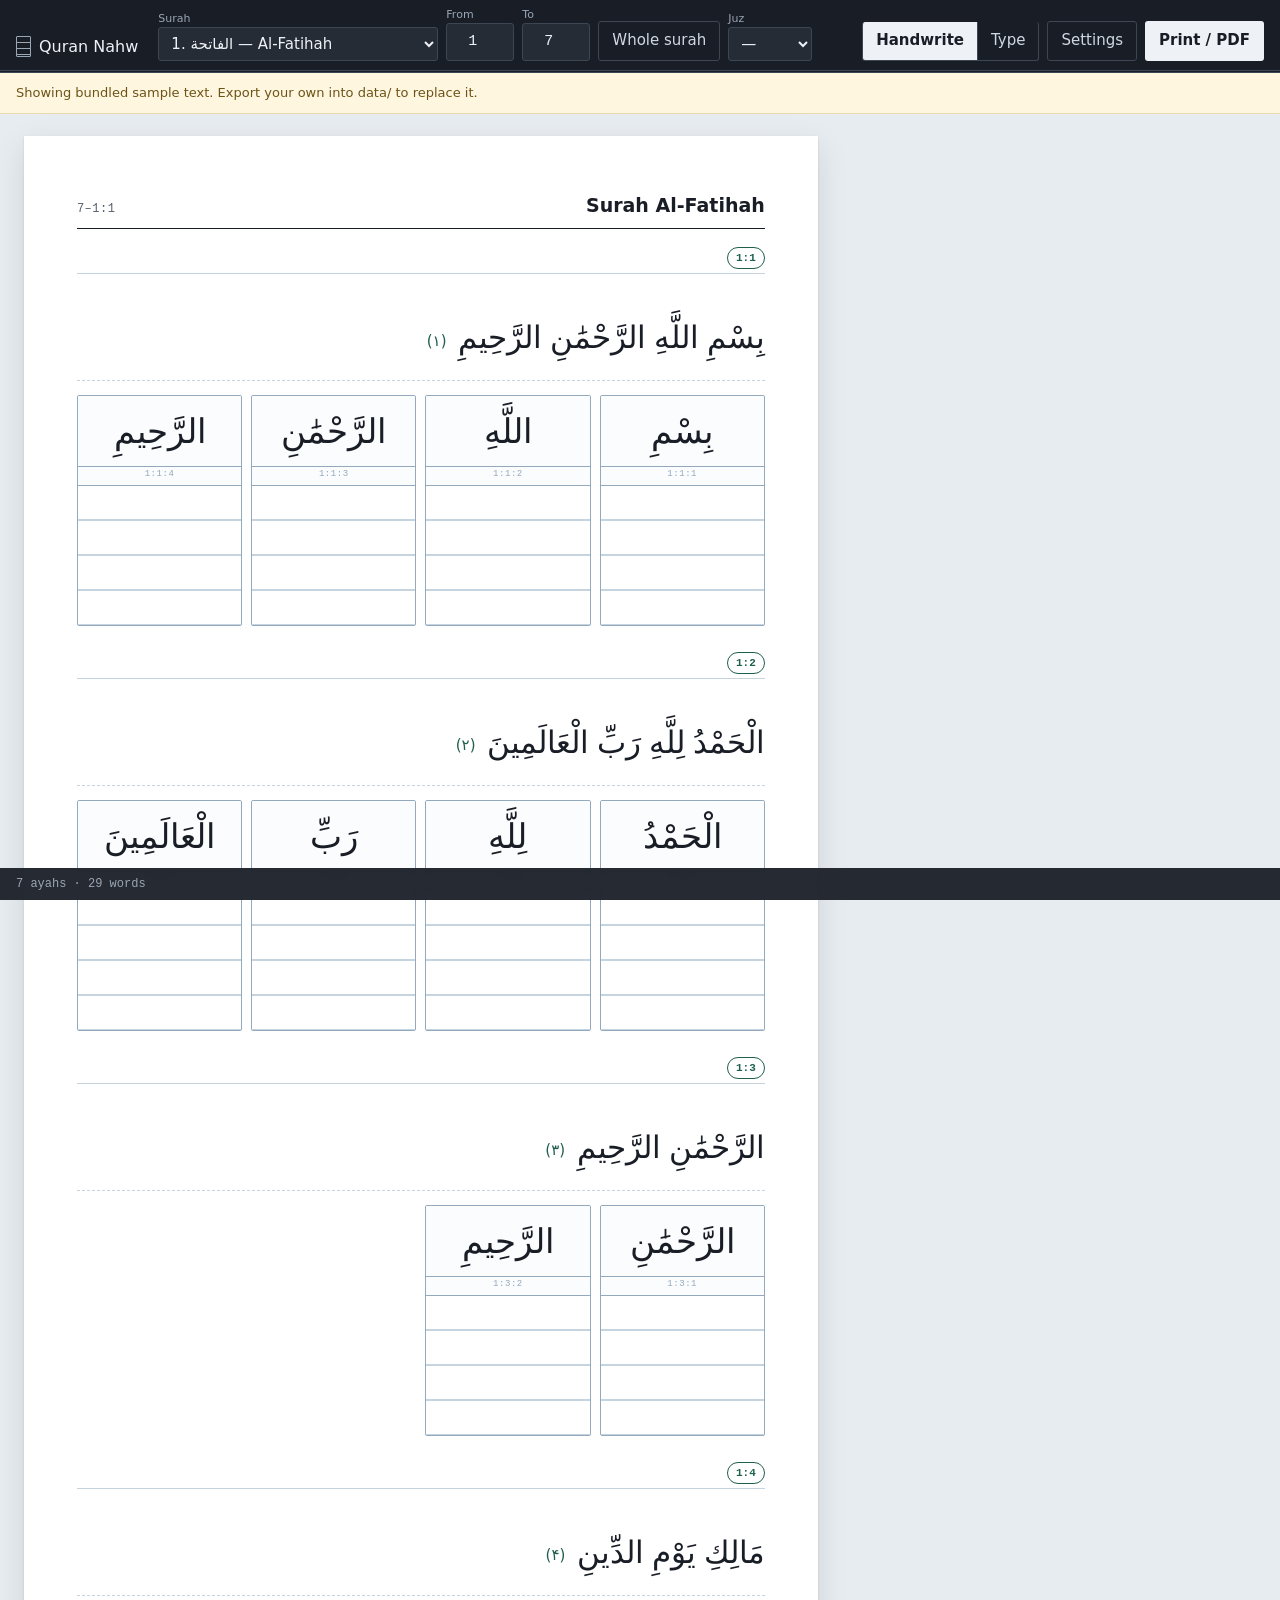
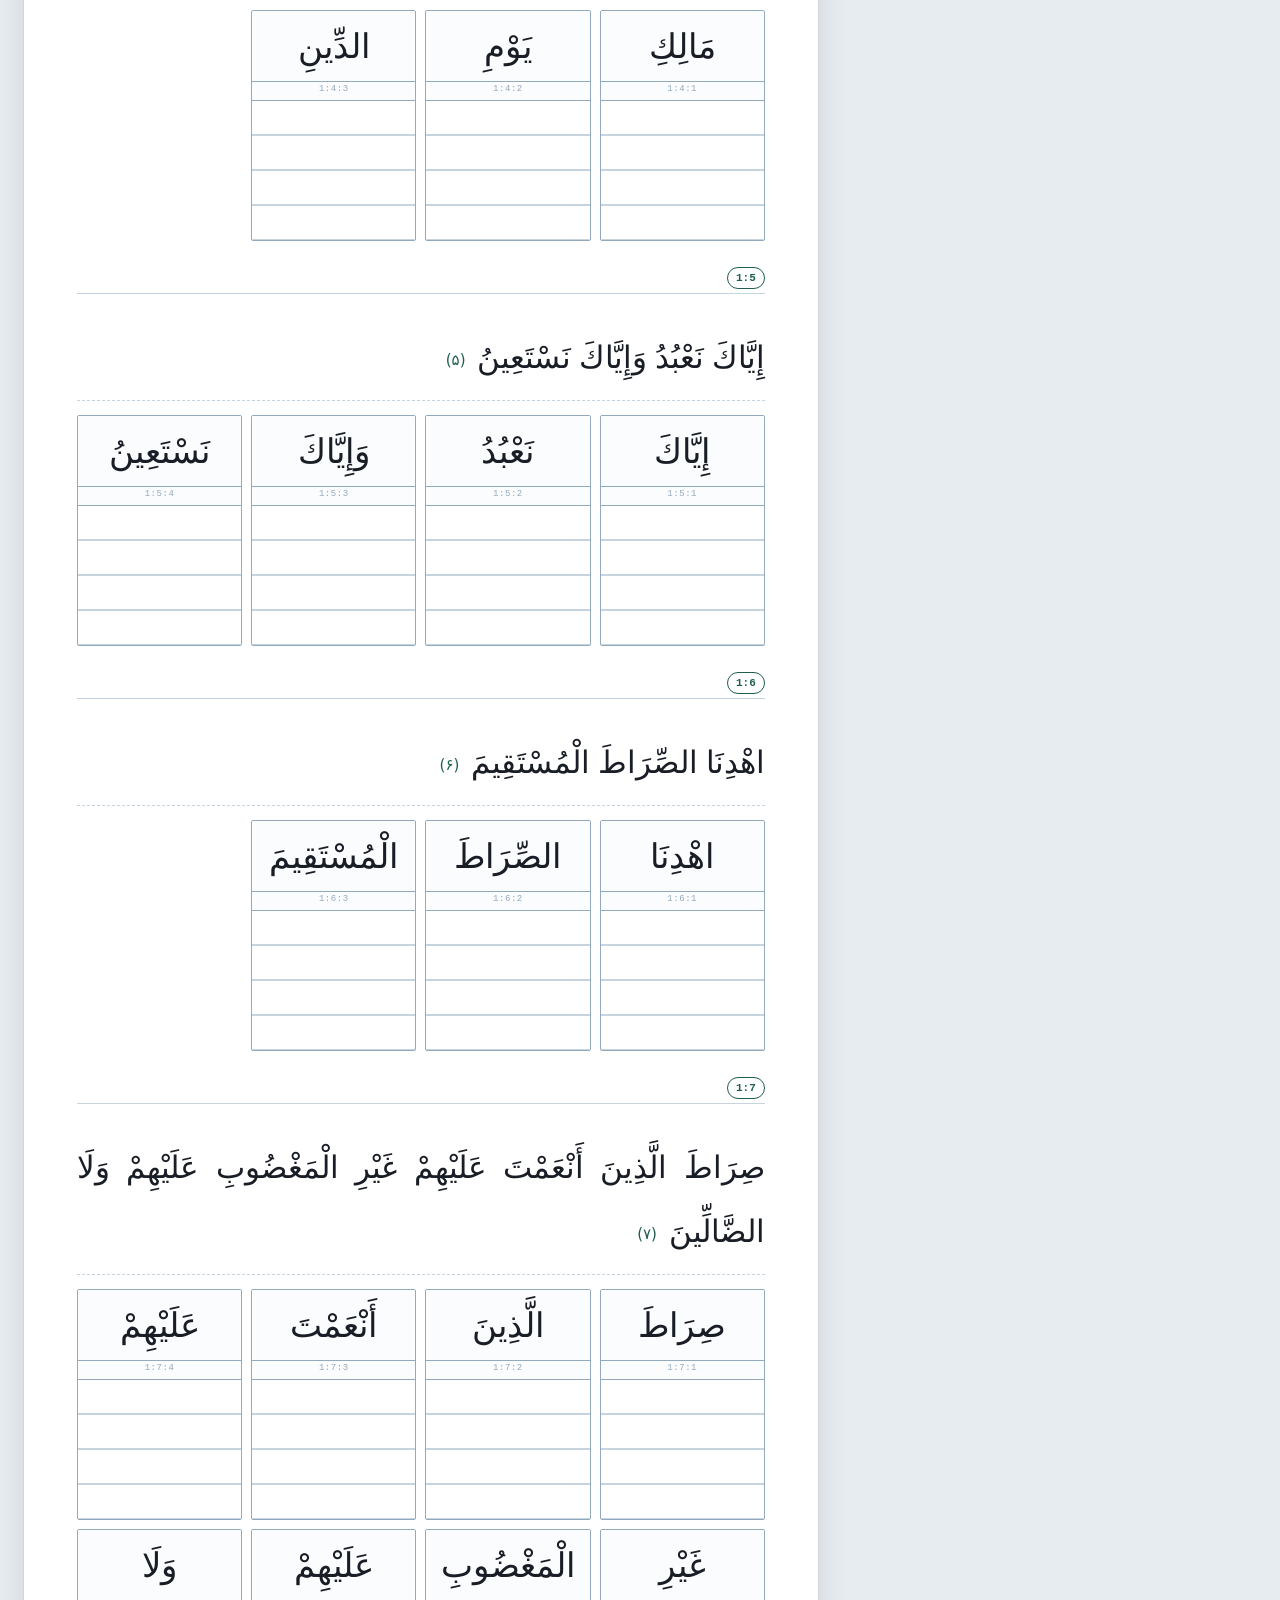
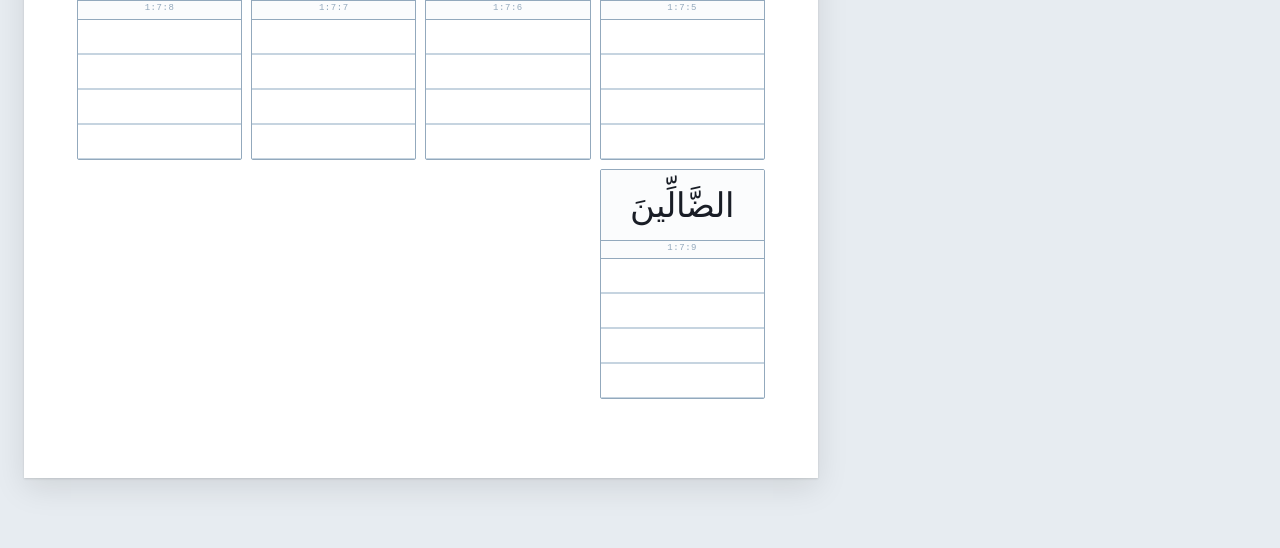
==== commit 327e5845: "Add files via upload" ====
--- a/index.html
+++ b/index.html
@@ -1,10 +1,10 @@
 <!DOCTYPE html>
-<html lang="ur" dir="rtl">
+<html lang="en" dir="ltr">
 <head>
 <meta charset="utf-8">
 <meta name="viewport" content="width=device-width, initial-scale=1, viewport-fit=cover">
-<title>نحوی مشق — قرآن</title>
-<meta name="description" content="قرآنی متن کی نحوی ترکیب کے لیے مشقی شیٹ — ہاتھ سے لکھیں یا ٹائپ کریں">
+<title>Quran Nahw worksheets</title>
+<meta name="description" content="Worksheets for Quranic grammatical analysis — handwrite or type">
 <meta name="theme-color" content="#191D26">
 <link rel="manifest" href="manifest.json">
 <link rel="icon" href="icons/icon-192.png">
@@ -18,40 +18,40 @@
 <header class="bar" id="bar">
   <div class="bar__brand">
     <span class="bar__mark" aria-hidden="true"></span>
-    <span class="bar__name">نحوی مشق</span>
+    <span class="bar__name">Quran Nahw</span>
   </div>
 
   <div class="bar__group bar__group--main">
     <label class="field field--surah">
-      <span class="field__label">سورہ</span>
+      <span class="field__label">Surah</span>
       <select id="surah" class="field__input"></select>
     </label>
 
     <label class="field field--num">
-      <span class="field__label">سے</span>
+      <span class="field__label">From</span>
       <input id="from" class="field__input" type="number" min="1" value="1" inputmode="numeric">
     </label>
 
     <label class="field field--num">
-      <span class="field__label">تک</span>
+      <span class="field__label">To</span>
       <input id="to" class="field__input" type="number" min="1" value="7" inputmode="numeric">
     </label>
 
-    <button class="btn btn--ghost" id="wholeSurah" type="button">پوری سورہ</button>
+    <button class="btn btn--ghost" id="wholeSurah" type="button">Whole surah</button>
 
     <label class="field">
-      <span class="field__label">پارہ</span>
+      <span class="field__label">Juz</span>
       <select id="juz" class="field__input"></select>
     </label>
   </div>
 
   <div class="bar__group bar__group--end">
-    <div class="seg" role="group" aria-label="حالت">
-      <button class="seg__btn is-on" data-mode="hand" type="button">ہاتھ سے لکھیں</button>
-      <button class="seg__btn" data-mode="type" type="button">ٹائپ کریں</button>
+    <div class="seg" role="group" aria-label="Mode">
+      <button class="seg__btn is-on" data-mode="hand" type="button">Handwrite</button>
+      <button class="seg__btn" data-mode="type" type="button">Type</button>
     </div>
-    <button class="btn btn--ghost" id="settingsToggle" type="button" aria-expanded="false" aria-controls="settings">ترتیبات</button>
-    <button class="btn btn--solid" id="print" type="button">پرنٹ / PDF</button>
+    <button class="btn btn--ghost" id="settingsToggle" type="button" aria-expanded="false" aria-controls="settings">Settings</button>
+    <button class="btn btn--solid" id="print" type="button">Print / PDF</button>
   </div>
 </header>
 
@@ -60,97 +60,98 @@
 <div class="shell">
 
 <section class="settings" id="settings" hidden>
-  <button class="settings__close" id="settingsClose" type="button">‹ واپس شیٹ پر</button>
+  <button class="settings__close" id="settingsClose" type="button">‹ Back to sheet</button>
 
   <div class="settings__col">
-    <h2 class="settings__h">شیٹ کی قسم</h2>
-    <div class="seg seg--wide" role="group" aria-label="شیٹ کی قسم">
-      <button class="seg__btn is-on" data-layout="takhti" type="button">تختی</button>
-      <button class="seg__btn" data-layout="jadwal" type="button">جدول</button>
-      <button class="seg__btn" data-layout="satrain" type="button">سطریں</button>
+    <h2 class="settings__h">Sheet layout</h2>
+    <div class="seg seg--wide" role="group" aria-label="Sheet layout">
+      <button class="seg__btn is-on" data-layout="takhti" type="button">Cards</button>
+      <button class="seg__btn" data-layout="jadwal" type="button">Table</button>
+      <button class="seg__btn" data-layout="satrain" type="button">Lines</button>
     </div>
-    <p class="settings__note" id="layoutNote">ہر کلمے کے نیچے لکھائی کے لیے خانہ۔</p>
+    <p class="settings__note" id="layoutNote">One card per word, with writing space beneath.</p>
   </div>
 
   <div class="settings__col">
-    <h2 class="settings__h">خانے</h2>
+    <h2 class="settings__h">Fields</h2>
     <div class="chips" id="cols"></div>
+    <p class="settings__note">Fields appear in this order, top to bottom.</p>
   </div>
 
   <div class="settings__col">
-    <h2 class="settings__h">دکھائیں</h2>
+    <h2 class="settings__h">Show</h2>
     <div class="chips">
-      <label class="chip"><input type="checkbox" id="optTranslation"><span>آیت کا ترجمہ</span></label>
-      <label class="chip"><input type="checkbox" id="optWordMeaning"><span>لفظی معنی</span></label>
-      <label class="chip"><input type="checkbox" id="optRef" checked><span>حوالہ</span></label>
-      <label class="chip"><input type="checkbox" id="optVerseLine" checked><span>مکمل آیت اوپر</span></label>
-      <label class="chip"><input type="checkbox" id="optGuides" checked><span>لکھائی کی لکیریں</span></label>
+      <label class="chip"><input type="checkbox" id="optLabels"><span>Field labels</span></label>
+      <label class="chip"><input type="checkbox" id="optTranslation"><span>Ayah translation</span></label>
+      <label class="chip"><input type="checkbox" id="optWordMeaning"><span>Word meanings</span></label>
+      <label class="chip"><input type="checkbox" id="optRef" checked><span>Reference</span></label>
+      <label class="chip"><input type="checkbox" id="optVerseLine" checked><span>Full ayah above</span></label>
+      <label class="chip"><input type="checkbox" id="optGuides" checked><span>Writing guide lines</span></label>
     </div>
   </div>
 
   <div class="settings__col">
-    <h2 class="settings__h">تقطیع</h2>
+    <h2 class="settings__h">Word splitting</h2>
     <div class="chips">
-      <label class="chip"><input type="checkbox" id="optTaqti"><span>کلمات توڑ کر دکھائیں</span></label>
-      <label class="chip"><input type="checkbox" id="optShowPos"><span>نوع پہلے سے لکھی ہو</span></label>
+      <label class="chip"><input type="checkbox" id="optTaqti"><span>Split words into parts</span></label>
+      <label class="chip"><input type="checkbox" id="optShowPos"><span>Pre-fill type</span></label>
     </div>
-    <div class="seg seg--wide" role="group" aria-label="خانے" style="margin-top:8px">
-      <button class="seg__btn is-on" data-segboxes="own" type="button">ہر جزو کے اپنے خانے</button>
-      <button class="seg__btn" data-segboxes="shared" type="button">مشترک خانے</button>
+    <div class="seg seg--wide" role="group" aria-label="Boxes per part" style="margin-top:8px">
+      <button class="seg__btn is-on" data-segboxes="own" type="button">Boxes per part</button>
+      <button class="seg__btn" data-segboxes="shared" type="button">Shared boxes</button>
     </div>
     <p class="settings__note" id="morphAttr"></p>
   </div>
 
   <div class="settings__col">
-    <h2 class="settings__h">صفحہ</h2>
-    <div class="seg seg--wide" role="group" aria-label="صفحہ">
-      <button class="seg__btn is-on" data-paper="auto" type="button">خودکار</button>
+    <h2 class="settings__h">Paper</h2>
+    <div class="seg seg--wide" role="group" aria-label="Paper">
+      <button class="seg__btn is-on" data-paper="auto" type="button">Auto</button>
       <button class="seg__btn" data-paper="a4" type="button">A4</button>
-      <button class="seg__btn" data-paper="fit" type="button">اسکرین</button>
+      <button class="seg__btn" data-paper="fit" type="button">Screen</button>
     </div>
     <p class="settings__note" id="paperNote"></p>
 
-    <h2 class="settings__h" style="margin-top:18px">تھیم</h2>
-    <div class="seg seg--wide" role="group" aria-label="تھیم">
-      <button class="seg__btn is-on" data-theme="auto" type="button">خودکار</button>
-      <button class="seg__btn" data-theme="light" type="button">روشن</button>
-      <button class="seg__btn" data-theme="dark" type="button">تاریک</button>
+    <h2 class="settings__h" style="margin-top:18px">Theme</h2>
+    <div class="seg seg--wide" role="group" aria-label="Theme">
+      <button class="seg__btn is-on" data-theme="auto" type="button">Auto</button>
+      <button class="seg__btn" data-theme="light" type="button">Light</button>
+      <button class="seg__btn" data-theme="dark" type="button">Dark</button>
     </div>
-    <p class="settings__note">پرنٹ ہمیشہ سفید کاغذ پر ہوگا۔</p>
+    <p class="settings__note">Printing is always black on white.</p>
   </div>
 
   <div class="settings__col">
-    <h2 class="settings__h">پیمائش</h2>
+    <h2 class="settings__h">Sizing</h2>
     <label class="slider">
-      <span>قرآنی خط کا سائز <b id="qsizeVal">34</b></span>
+      <span>Quran text size <b id="qsizeVal">34</b></span>
       <input type="range" id="qsize" min="20" max="60" value="34">
     </label>
     <label class="slider">
-      <span>لکھائی کی جگہ <b id="boxhVal">34</b></span>
+      <span>Writing space <b id="boxhVal">34</b></span>
       <input type="range" id="boxh" min="16" max="90" value="34">
     </label>
     <label class="slider">
-      <span>ایک سطر میں کلمات <b id="perRowVal">خودکار</b></span>
+      <span>Words per row <b id="perRowVal">Auto</b></span>
       <input type="range" id="perRow" min="0" max="8" value="0">
     </label>
   </div>
 
   <div class="settings__col">
-    <h2 class="settings__h">فائلیں</h2>
+    <h2 class="settings__h">Files</h2>
     <div class="stack">
-      <button class="btn btn--ghost" id="exportJson" type="button">جوابات محفوظ کریں (JSON)</button>
-      <button class="btn btn--ghost" id="importJson" type="button">جوابات درآمد کریں</button>
-      <button class="btn btn--ghost" id="cacheAll" type="button">پورا قرآن آف لائن محفوظ کریں</button>
-      <button class="btn btn--ghost btn--danger" id="clearRange" type="button">اس حصے کے جوابات مٹائیں</button>
+      <button class="btn btn--ghost" id="exportJson" type="button">Export answers (JSON)</button>
+      <button class="btn btn--ghost" id="importJson" type="button">Import answers</button>
+      <button class="btn btn--ghost" id="cacheAll" type="button">Save all surahs offline</button>
+      <button class="btn btn--ghost btn--danger" id="clearRange" type="button">Clear answers in range</button>
       <input type="file" id="fileInput" accept="application/json" hidden>
     </div>
   </div>
 </section>
 
-
 <main class="stage">
   <article class="sheet" id="sheet" lang="ar" dir="rtl">
-    <div class="sheet__empty">متن لوڈ ہو رہا ہے…</div>
+    <div class="sheet__empty">Loading…</div>
   </article>
 </main>
 
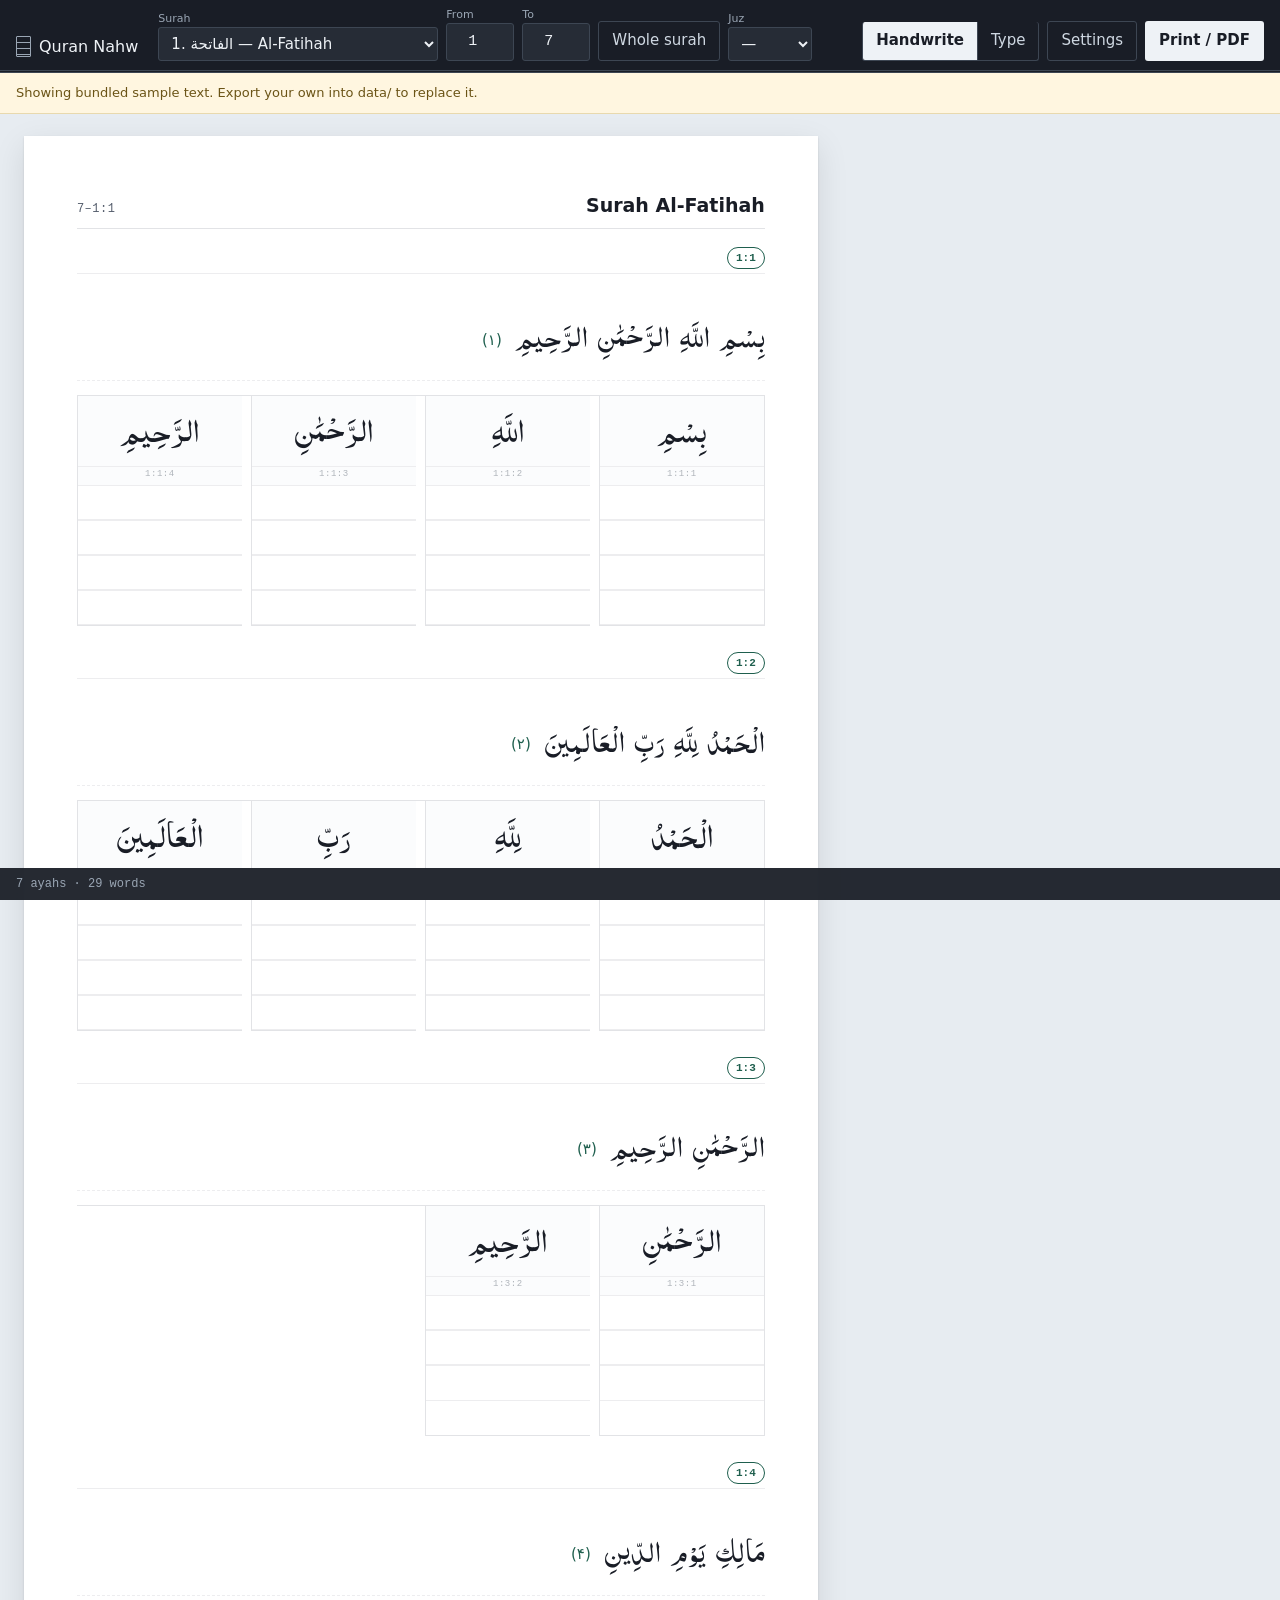
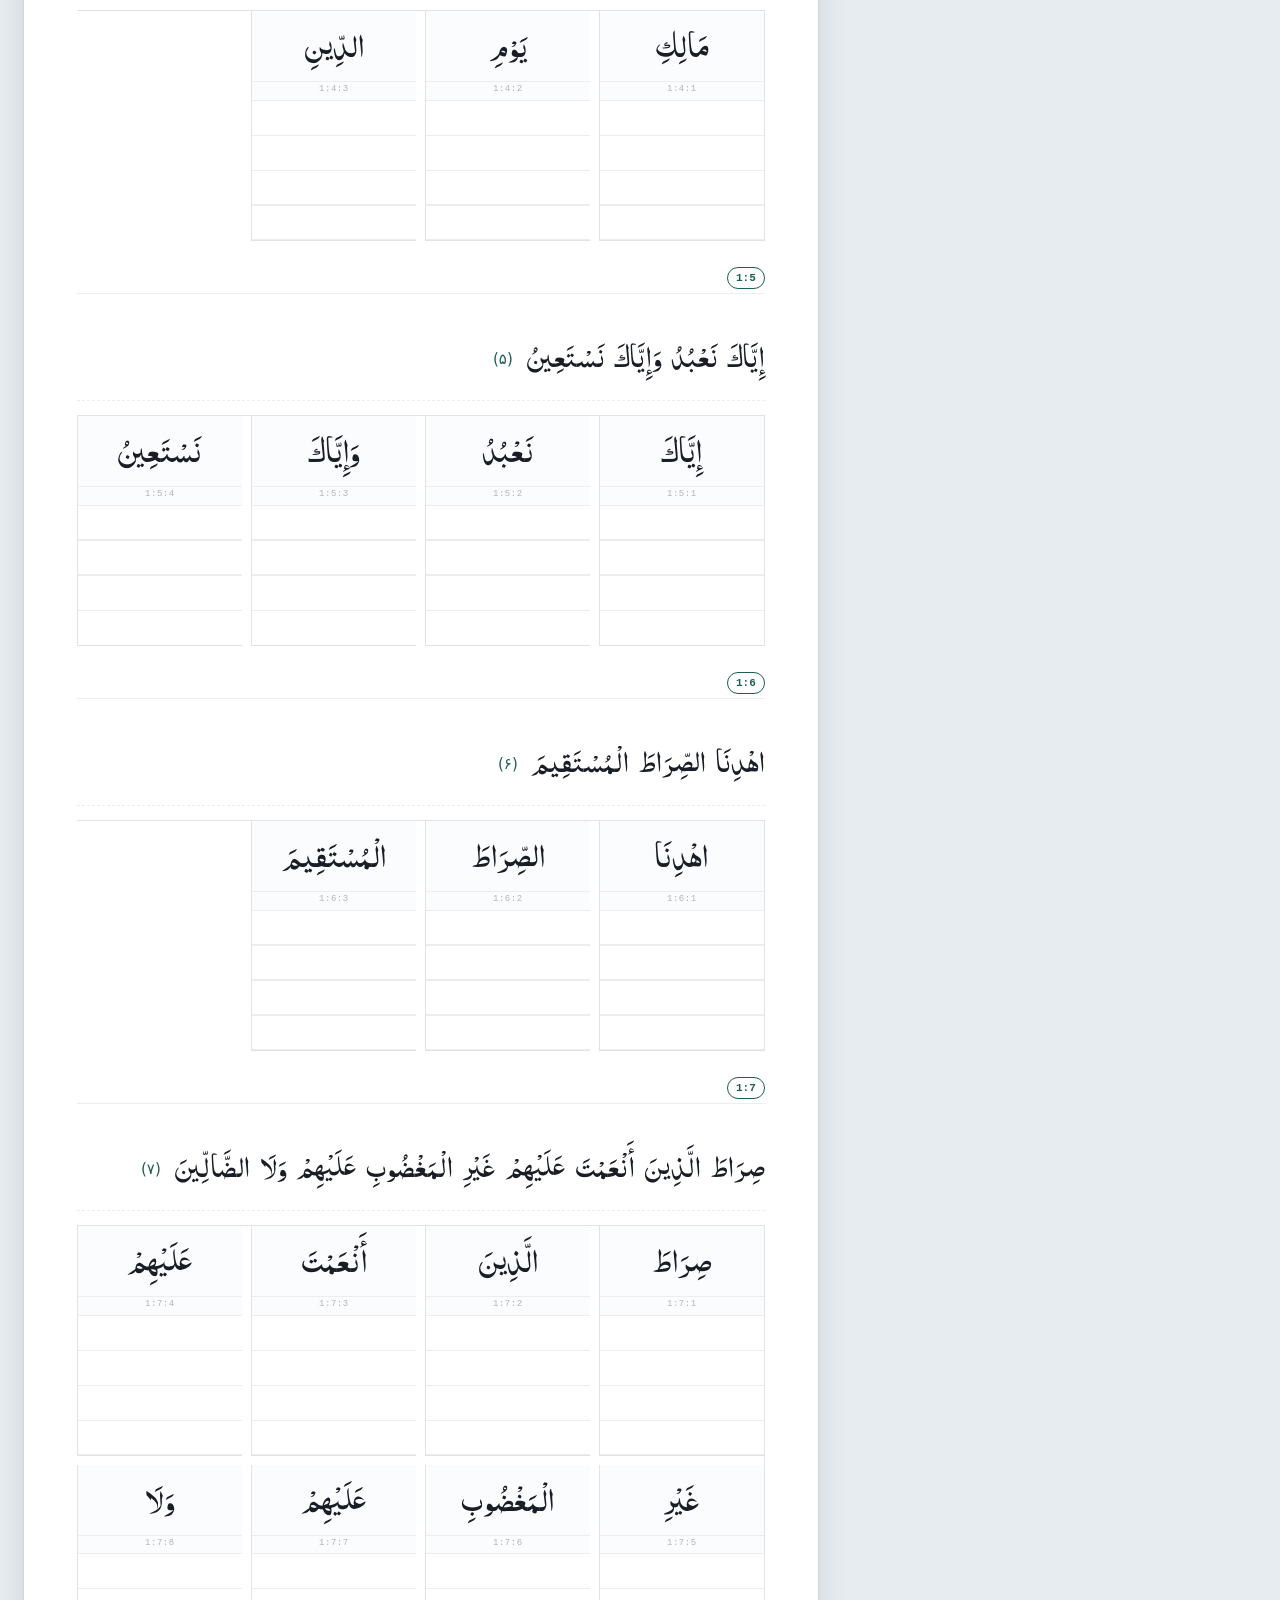
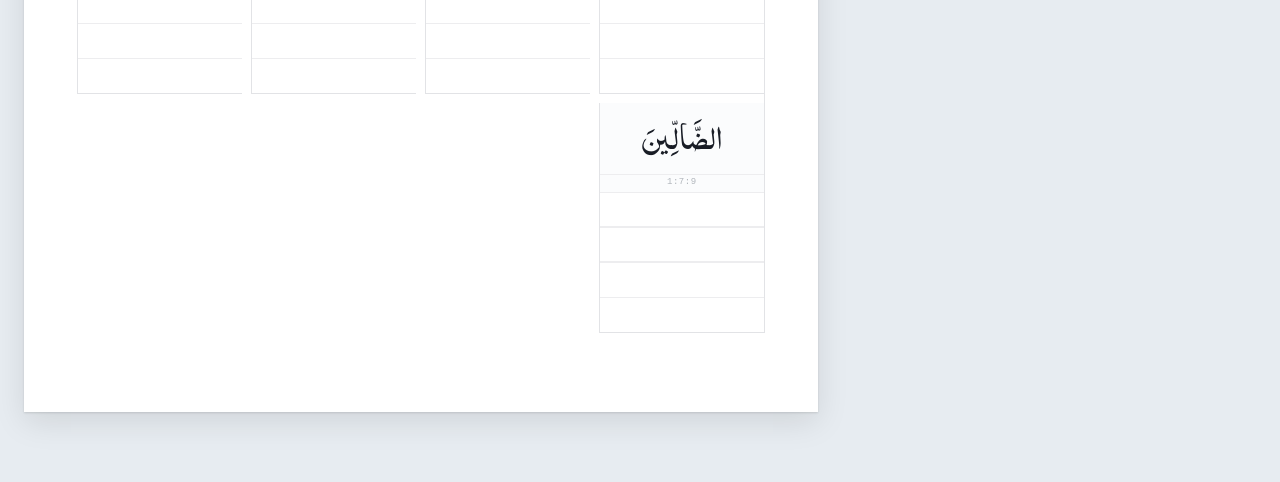
==== commit a40802c3: "Add files via upload" ====
--- a/index.html
+++ b/index.html
@@ -56,6 +56,7 @@
 </header>
 
 <div class="notice" id="notice" hidden></div>
+<div class="notice notice--font" id="fontNotice" hidden></div>
 
 <div class="shell">
 
@@ -82,12 +83,19 @@
     <h2 class="settings__h">Show</h2>
     <div class="chips">
       <label class="chip"><input type="checkbox" id="optLabels"><span>Field labels</span></label>
+      <label class="chip"><input type="checkbox" id="optColorPos"><span>Colour by word type</span></label>
       <label class="chip"><input type="checkbox" id="optTranslation"><span>Ayah translation</span></label>
       <label class="chip"><input type="checkbox" id="optWordMeaning"><span>Word meanings</span></label>
       <label class="chip"><input type="checkbox" id="optRef" checked><span>Reference</span></label>
       <label class="chip"><input type="checkbox" id="optVerseLine" checked><span>Full ayah above</span></label>
       <label class="chip"><input type="checkbox" id="optGuides" checked><span>Writing guide lines</span></label>
     </div>
+    <p class="settings__note legend">
+      <span class="key pos-N"></span>ism
+      <span class="key pos-V"></span>fi'l
+      <span class="key pos-P"></span>harf
+      — needs the morphology import
+    </p>
   </div>
 
   <div class="settings__col">
--- a/app.css
+++ b/app.css
@@ -14,7 +14,9 @@
 @font-face {
   font-family: "Quran IndoPak";
   src: url("fonts/quran.woff2") format("woff2"),
-       url("fonts/quran.ttf") format("truetype");
+       url("fonts/quran-indopak.woff2") format("woff2"),
+       url("fonts/quran.ttf") format("truetype"),
+       url("fonts/quran-indopak.ttf") format("truetype");
   font-display: swap;
 }
 @font-face {
@@ -30,8 +32,12 @@
   --paper:      #e7ecf1;
   --sheet:      #ffffff;
   --sheet-tint: #fbfcfd;
-  --rule:       #c6d4e0;
-  --rule-firm:  #93a9bd;
+  --rule:       #ededef;
+  --rule-firm:  #e2e3e6;
+  --ref:        #b0b5bb;
+  --ism:        #1f6b4f;
+  --fil:        #a32c2c;
+  --harf:       #1a5fa5;
   --madder:     #a32c2c;
   --sabz:       #1f5f4e;
 
@@ -52,6 +58,7 @@
   --q-size: 34px;
   --box-h: 34px;
 
+  --hair: 0.5px;
   --sheet-pad: 14mm;
   --tap: 34px;
   --gap: 8px;
@@ -68,8 +75,12 @@
   --paper:      #0f1319;
   --sheet:      #191d26;
   --sheet-tint: #1e232d;
-  --rule:       #38424f;
-  --rule-firm:  #55636f;
+  --rule:       #2a313a;
+  --rule-firm:  #333c46;
+  --ref:        #5a636c;
+  --ism:        #6fbfa5;
+  --fil:        #e08585;
+  --harf:       #7fb2e8;
   --madder:     #e08585;
   --sabz:       #6fbfa5;
 
@@ -249,6 +260,8 @@
 }
 [data-theme="dark"] .notice { background: #2a2412; border-bottom-color: #4a3f1c; color: #d8c68a; }
 .notice[hidden] { display: none; }
+.notice--font { background: #fdeaea; border-bottom-color: #e8b4b4; color: #7a2a2a; }
+[data-theme="dark"] .notice--font { background: #2c1818; border-bottom-color: #4a2626; color: #e0a0a0; }
 
 /* ============================================================ sheet */
 
@@ -282,7 +295,7 @@
   gap: 4px 12px;
   padding-bottom: 7px;
   margin-bottom: 18px;
-  border-bottom: 1px solid var(--ink);
+  border-bottom: var(--hair) solid var(--rule-firm);
 }
 .sheet__title { margin: 0; font-size: clamp(16px, 2.4vw, 19px); font-weight: 700; }
 .sheet__range { font-family: var(--font-num); font-size: 12px; color: var(--ink-soft); letter-spacing: .04em; }
@@ -295,7 +308,7 @@
   gap: 4px 8px;
   margin-bottom: 8px;
   padding-bottom: 4px;
-  border-bottom: 1px solid var(--rule);
+  border-bottom: var(--hair) solid var(--rule);
 }
 .ayah__no {
   flex: none;
@@ -318,7 +331,7 @@
   text-align: justify;
   margin-bottom: 14px;
   padding-bottom: 10px;
-  border-bottom: 1px dashed var(--rule);
+  border-bottom: var(--hair) dashed var(--rule);
 }
 .verseline__num {
   font-family: var(--font-ur);
@@ -330,16 +343,22 @@
 
 /* ---- تختی ---- */
 
+/* No gutters: cards share edges so the sheet reads as one ruled grid.
+   The container draws the top and start edges, each card the other two,
+   so no line is ever doubled. */
 .takhti {
   display: grid;
   grid-template-columns: repeat(auto-fill, minmax(min(150px, 100%), 1fr));
-  gap: 9px;
+  gap: 0;
+  border-top: var(--hair) solid var(--rule-firm);
+  border-inline-start: var(--hair) solid var(--rule-firm);
 }
 
 .card {
   min-width: 0;
-  border: 1px solid var(--rule-firm);
-  border-radius: 2px;
+  border: 0;
+  border-bottom: var(--hair) solid var(--rule-firm);
+  border-inline-end: var(--hair) solid var(--rule-firm);
   break-inside: avoid;
   overflow: hidden;
 }
@@ -349,7 +368,7 @@
   line-height: 1.9;
   text-align: center;
   padding: 4px 6px 2px;
-  border-bottom: 1px solid var(--rule-firm);
+  border-bottom: var(--hair) solid var(--rule);
   background: var(--sheet-tint);
   overflow-wrap: anywhere;
 }
@@ -357,30 +376,30 @@
   display: block;
   font-family: var(--font-num);
   font-size: 9px;
-  color: var(--rule-firm);
+  color: var(--ref);
   text-align: center;
   letter-spacing: .06em;
   padding-bottom: 2px;
   background: var(--sheet-tint);
-  border-bottom: 1px solid var(--rule-firm);
+  border-bottom: var(--hair) solid var(--rule);
 }
 .card__meaning {
   font-size: 12px;
   text-align: center;
   color: var(--ink-soft);
   padding: 2px 5px;
-  border-bottom: 1px solid var(--rule);
+  border-bottom: var(--hair) solid var(--rule);
   background: var(--sheet-tint);
 }
 
-.slot { display: flex; align-items: stretch; border-top: 1px solid var(--rule); min-height: var(--box-h); }
+.slot { display: flex; align-items: stretch; border-top: var(--hair) solid var(--rule); min-height: var(--box-h); }
 .slot:first-child { border-top: 0; }
 .slot__tag {
   flex: 0 0 auto;
   font-size: 10px;
   color: var(--ink-soft);
   padding: 3px 5px 0;
-  border-inline-end: 1px solid var(--rule);
+  border-inline-end: var(--hair) solid var(--rule);
   background: var(--panel);
   min-width: 44px;
   text-align: center;
@@ -399,7 +418,7 @@
 .slot--irab .slot__write { color: var(--madder); }
 
 .is-guides .slot__write {
-  background-image: linear-gradient(to bottom, transparent calc(100% - 1px), var(--rule) calc(100% - 1px));
+  background-image: linear-gradient(to bottom, transparent calc(100% - var(--hair)), var(--rule) calc(100% - var(--hair)));
   background-size: 100% var(--box-h);
   background-repeat: repeat-y;
 }
@@ -414,7 +433,7 @@
 
 .jadwal { width: 100%; border-collapse: collapse; }
 .jadwal th, .jadwal td {
-  border: 1px solid var(--rule-firm);
+  border: var(--hair) solid var(--rule-firm);
   padding: 3px 7px;
   vertical-align: top;
   text-align: start;
@@ -447,19 +466,19 @@
 .jadwal td.cell--write { min-width: 92px; height: var(--box-h); }
 .jadwal td.cell--irab { color: var(--madder); }
 .is-guides .jadwal td.cell--write {
-  background-image: linear-gradient(to bottom, transparent calc(100% - 1px), var(--rule) calc(100% - 1px));
+  background-image: linear-gradient(to bottom, transparent calc(100% - var(--hair)), var(--rule) calc(100% - var(--hair)));
   background-size: 100% var(--box-h);
 }
 
 /* ---- سطریں ---- */
 
 .satrain__lines {
-  border: 1px solid var(--rule-firm);
+  border: var(--hair) solid var(--rule-firm);
   background-image: repeating-linear-gradient(
       to bottom,
       transparent 0,
-      transparent calc(var(--box-h) - 1px),
-      var(--rule) calc(var(--box-h) - 1px),
+      transparent calc(var(--box-h) - var(--hair)),
+      var(--rule) calc(var(--box-h) - var(--hair)),
       var(--rule) var(--box-h));
 }
 .satrain__lines[contenteditable] { padding: 0 8px; font-size: 15px; line-height: var(--box-h); }
@@ -587,7 +606,7 @@
 @media print {
   :root, [data-theme="dark"] {
     --ink: #191d26; --ink-soft: #545d6c; --sheet: #fff; --sheet-tint: #fff;
-    --paper: #fff; --rule: #c6d4e0; --rule-firm: #93a9bd;
+    --paper: #fff;
     --madder: #a32c2c; --sabz: #1f5f4e; --panel: #fff;
   }
   html, body { background: #fff; }
@@ -615,11 +634,11 @@
 
 /* ---- تقطیع : segments within a word ---- */
 
-.card--split .card__word { border-bottom-width: 2px; }
+.card--split .card__word { border-bottom-color: var(--rule-firm); }
 .card__word .part { display: inline-block; padding: 0 5px; }
-.card__word .part + .part { border-inline-end: 1px solid var(--rule-firm); }
-
-.seg { border-top: 2px solid var(--rule-firm); }
+.card__word .part + .part { border-inline-end: var(--hair) solid var(--rule-firm); }
+
+.seg { border-top: var(--hair) solid var(--rule-firm); }
 .seg:first-of-type { border-top: 0; }
 .seg__text {
   font-family: var(--font-quran);
@@ -628,7 +647,7 @@
   text-align: center;
   padding: 2px 6px;
   background: var(--panel);
-  border-bottom: 1px solid var(--rule);
+  border-bottom: var(--hair) solid var(--rule);
 }
 .seg__pos {
   display: block;
@@ -640,5 +659,36 @@
 }
 .jadwal .row--cont td.cell--ref { color: var(--rule-firm); }
 .jadwal td.cell--word .part { display: inline-block; padding: 0 4px; }
-.jadwal td.cell--word .part + .part { border-inline-end: 1px solid var(--rule-firm); }
+.jadwal td.cell--word .part + .part { border-inline-end: var(--hair) solid var(--rule-firm); }
 .jadwal td.cell--word .seg__pos { font-size: 9px; }
+
+
+/* ---- word type: اسم / فعل / حرف ----
+   Colour comes from the corpus tag, applied only when asked. Green / red /
+   blue is the scheme used in most printed nahw teaching material. */
+
+.is-colored .pos-N, .is-colored .pos-N .part { color: var(--ism); }
+.is-colored .pos-V, .is-colored .pos-V .part { color: var(--fil); }
+.is-colored .pos-P, .is-colored .pos-P .part { color: var(--harf); }
+.is-colored .part.pos-N { color: var(--ism); }
+.is-colored .part.pos-V { color: var(--fil); }
+.is-colored .part.pos-P { color: var(--harf); }
+
+.legend { display: flex; align-items: center; gap: 5px; flex-wrap: wrap; }
+.legend .key {
+  width: 11px; height: 11px; border-radius: 2px; display: inline-block;
+  margin-inline-start: 6px;
+}
+.legend .key:first-child { margin-inline-start: 0; }
+.legend .key.pos-N { background: var(--ism); }
+.legend .key.pos-V { background: var(--fil); }
+.legend .key.pos-P { background: var(--harf); }
+
+/* ---- Lines layout: the ayah is the focus, so centre it ---- */
+
+[data-layout="satrain"] .verseline {
+  text-align: center;
+  text-align-last: center;
+}
+[data-layout="satrain"] .ayah__bar { justify-content: center; }
+[data-layout="satrain"] .ayah__trans { text-align: center; }
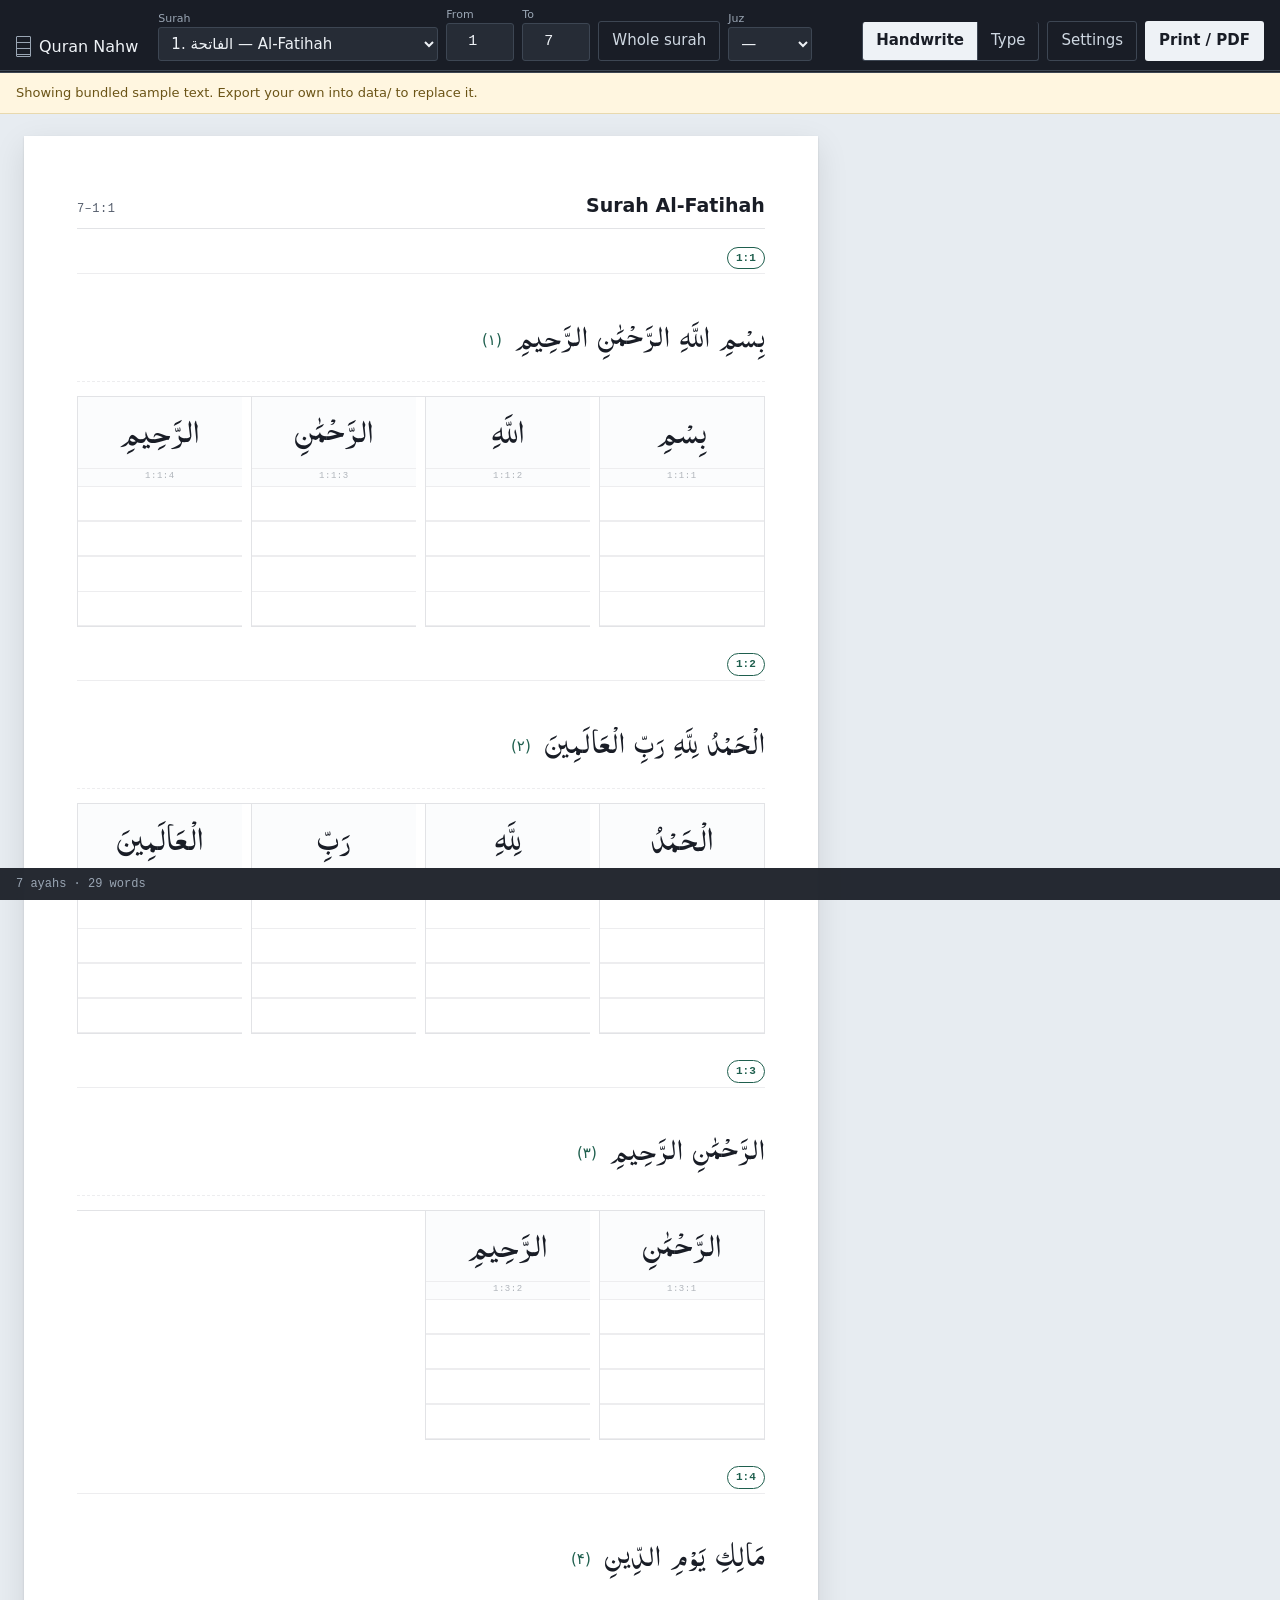
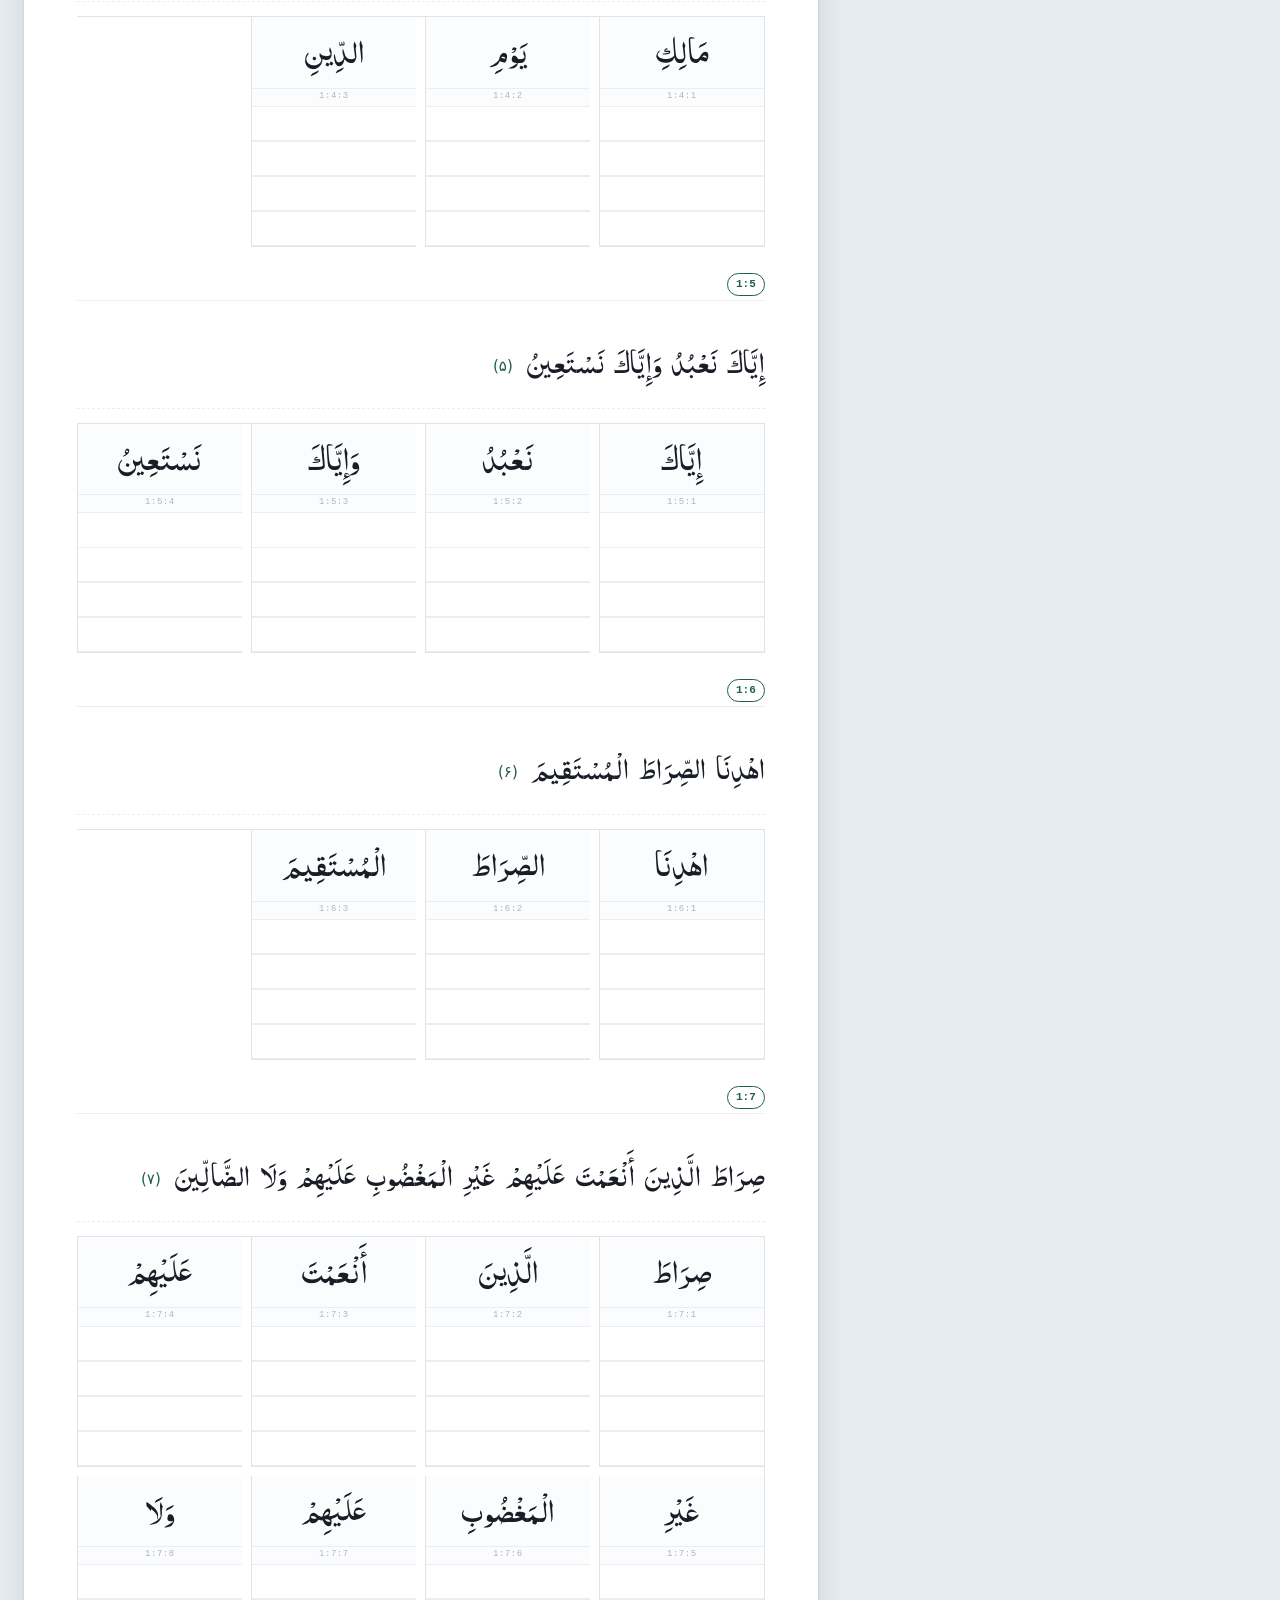
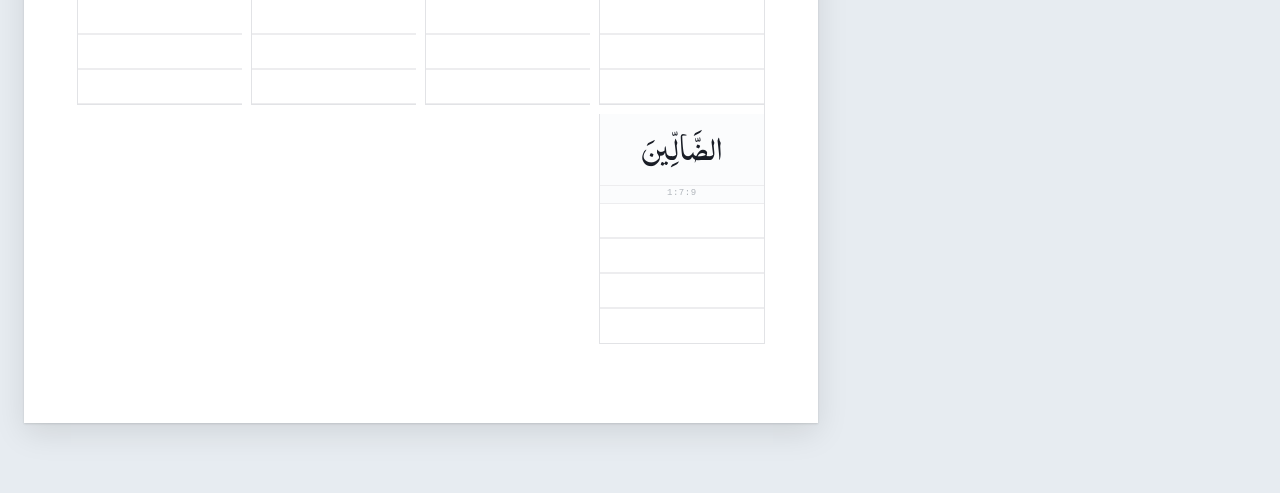
==== commit 5e84d045: "Add files via upload" ====
--- a/index.html
+++ b/index.html
@@ -7,8 +7,9 @@
 <meta name="description" content="Worksheets for Quranic grammatical analysis — handwrite or type">
 <meta name="theme-color" content="#191D26">
 <link rel="manifest" href="manifest.json">
-<link rel="icon" href="icons/icon-192.png">
-<link rel="apple-touch-icon" href="icons/icon-192.png">
+<link rel="icon" href="icons/favicon-64.png" sizes="64x64">
+<link rel="icon" href="icons/icon-192.png" sizes="192x192">
+<link rel="apple-touch-icon" href="icons/apple-touch-icon.png">
 <meta name="mobile-web-app-capable" content="yes">
 <meta name="apple-mobile-web-app-status-bar-style" content="black-translucent">
 <link rel="stylesheet" href="app.css">
@@ -69,6 +70,7 @@
       <button class="seg__btn is-on" data-layout="takhti" type="button">Cards</button>
       <button class="seg__btn" data-layout="jadwal" type="button">Table</button>
       <button class="seg__btn" data-layout="satrain" type="button">Lines</button>
+      <button class="seg__btn" data-layout="matn" type="button">Text only</button>
     </div>
     <p class="settings__note" id="layoutNote">One card per word, with writing space beneath.</p>
   </div>
@@ -94,7 +96,7 @@
       <span class="key pos-N"></span>ism
       <span class="key pos-V"></span>fi'l
       <span class="key pos-P"></span>harf
-      — needs the morphology import
+      <span class="legend__state">— tick the box above to apply</span>
     </p>
   </div>
 
@@ -136,6 +138,10 @@
       <input type="range" id="qsize" min="20" max="60" value="34">
     </label>
     <label class="slider">
+      <span>Line spacing <b id="lineHVal">2.1</b></span>
+      <input type="range" id="lineH" min="14" max="45" value="21">
+    </label>
+    <label class="slider">
       <span>Writing space <b id="boxhVal">34</b></span>
       <input type="range" id="boxh" min="16" max="90" value="34">
     </label>
@@ -154,6 +160,7 @@
       <button class="btn btn--ghost btn--danger" id="clearRange" type="button">Clear answers in range</button>
       <input type="file" id="fileInput" accept="application/json" hidden>
     </div>
+    <p class="settings__note" id="buildVer"></p>
   </div>
 </section>
 
--- a/app.css
+++ b/app.css
@@ -327,7 +327,7 @@
 .verseline {
   font-family: var(--font-quran);
   font-size: calc(var(--q-size) * .92);
-  line-height: 2.05;
+  line-height: var(--line-h, 2.05);
   text-align: justify;
   margin-bottom: 14px;
   padding-bottom: 10px;
@@ -692,3 +692,22 @@
 }
 [data-layout="satrain"] .ayah__bar { justify-content: center; }
 [data-layout="satrain"] .ayah__trans { text-align: center; }
+
+.legend.is-off { opacity: .55; }
+.legend__state { color: var(--ink-soft); }
+.legend:not(.is-off) .legend__state { visibility: hidden; }
+
+/* ---- Text-only layout: running mushaf-style text, nothing to write in ---- */
+
+.verseline--flow {
+  margin: 0;
+  padding: 0;
+  border: 0;
+  font-size: var(--q-size);
+}
+[data-layout="matn"] .verseline {
+  margin-bottom: 0;
+  padding-bottom: 0;
+  border-bottom: 0;
+}
+[data-layout="matn"] .ayah { margin-bottom: 18px; }
